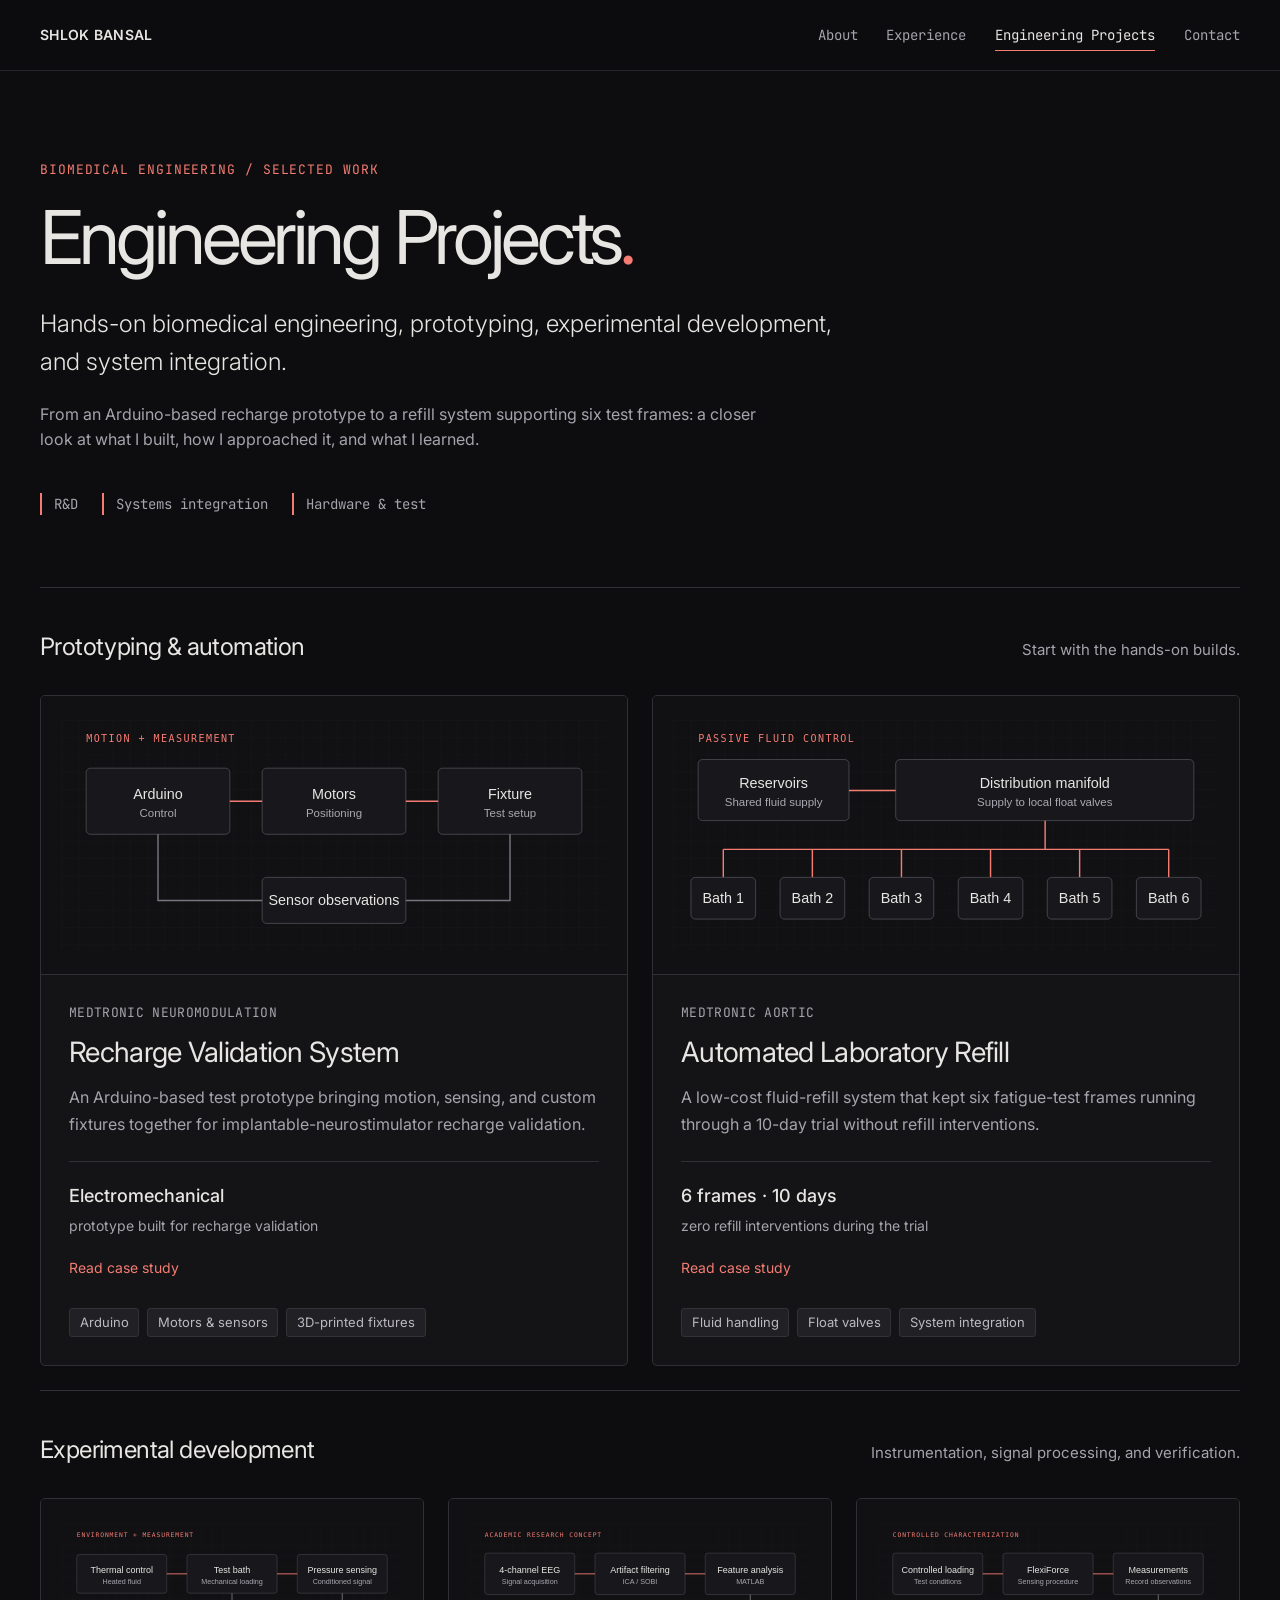
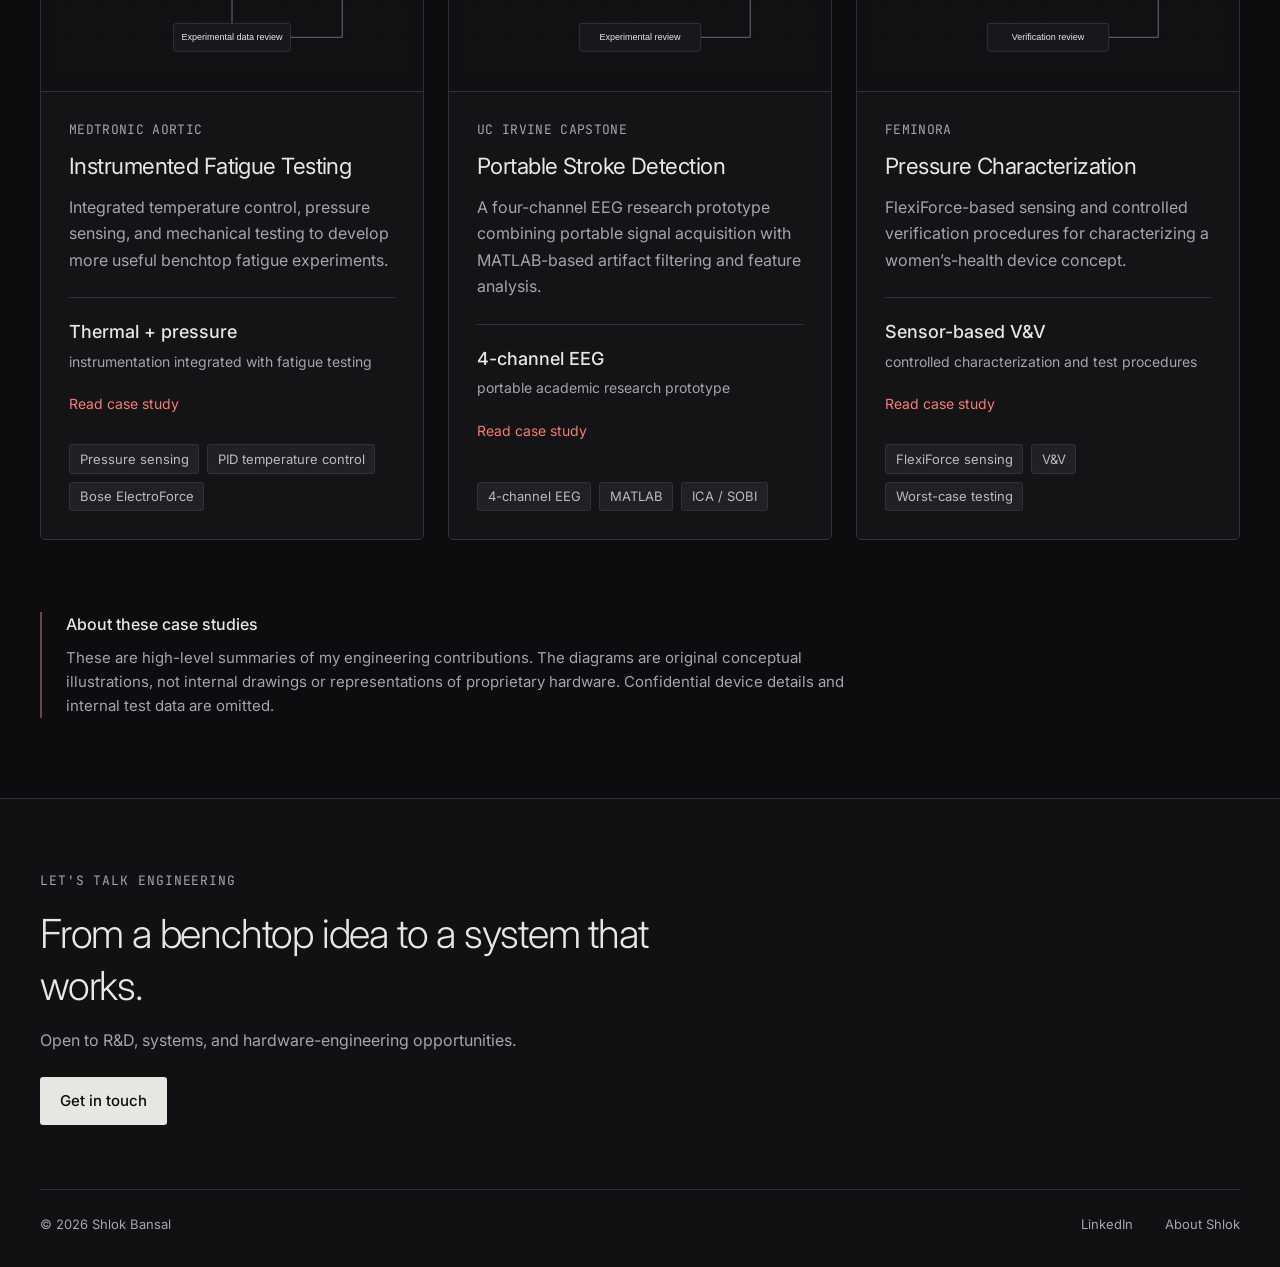
==== projects.html @ 1008f371 "Add engineering project portfolio and five public case studies Feature recharge validation and labor" ====
<!DOCTYPE html>
<html lang="en"><head><meta charset="UTF-8"><meta name="viewport" content="width=device-width, initial-scale=1.0">
<title>Engineering Projects — Shlok Bansal</title><meta name="description" content="Hands-on biomedical engineering, electromechanical prototyping, laboratory automation, and test-system integration."><meta name="theme-color" content="#0d0d0f">
<meta property="og:title" content="Engineering Projects — Shlok Bansal"><meta property="og:description" content="Hands-on biomedical engineering, electromechanical prototyping, laboratory automation, and test-system integration."><meta property="og:type" content="website">
<link rel="preconnect" href="https://fonts.googleapis.com"><link rel="preconnect" href="https://fonts.gstatic.com" crossorigin>
<link href="https://fonts.googleapis.com/css2?family=Inter:wght@300;400;500;600;700&family=JetBrains+Mono:wght@400;500&display=swap" rel="stylesheet">
<link rel="stylesheet" href="engineering.css"><script src="navigation.js" defer></script></head><body class="engineering-page"><a class="skip-link" href="#main-content">Skip to content</a>
<nav aria-label="Main navigation"><a class="brand" href="index.html">SHLOK BANSAL</a><button class="menu-toggle" type="button" aria-expanded="false" aria-controls="main-menu">Menu</button><div class="links" id="main-menu">
<a href="index.html#story">About</a><a href="index.html#experience">Experience</a><a href="projects.html" aria-current="page">Engineering Projects</a><a href="index.html#contact">Contact</a></div></nav><main id="main-content" class="project-index"><header class="projects-intro"><p class="kicker accent">Biomedical engineering / Selected work</p><h1>Engineering Projects<span class="title-period">.</span></h1><p class="intro-lead">Hands-on biomedical engineering, prototyping, experimental development, and system integration.</p><p class="intro-context">From an Arduino-based recharge prototype to a refill system supporting six test frames: a closer look at what I built, how I approached it, and what I learned.</p><div class="intro-disciplines"><span>R&amp;D</span><span>Systems integration</span><span>Hardware &amp; test</span></div></header><section class="project-collection" aria-labelledby="featured-heading"><div class="section-heading"><h2 id="featured-heading">Prototyping &amp; automation</h2><p>Start with the hands-on builds.</p></div><div class="project-grid featured-grid"><article class="project-card featured"><a class="card-link" href="projects/recharge-validation.html"><div class="card-diagram" aria-hidden="true"><img src="assets/diagrams/recharge-validation.svg" alt="" width="760" height="320" loading="lazy"></div><div class="card-body"><p class="kicker">Medtronic Neuromodulation</p><h3>Recharge Validation System</h3><p class="card-summary">An Arduino-based test prototype bringing motion, sensing, and custom fixtures together for implantable-neurostimulator recharge validation.</p><p class="card-result">Electromechanical<span>prototype built for recharge validation</span></p><span class="read-case">Read case study</span></div></a><ul class="project-tags" aria-label="Technologies and skills"><li>Arduino</li><li>Motors &amp; sensors</li><li>3D-printed fixtures</li></ul></article><article class="project-card featured"><a class="card-link" href="projects/automated-refill.html"><div class="card-diagram" aria-hidden="true"><img src="assets/diagrams/automated-refill.svg" alt="" width="760" height="320" loading="lazy"></div><div class="card-body"><p class="kicker">Medtronic Aortic</p><h3>Automated Laboratory Refill</h3><p class="card-summary">A low-cost fluid-refill system that kept six fatigue-test frames running through a 10-day trial without refill interventions.</p><p class="card-result">6 frames · 10 days<span>zero refill interventions during the trial</span></p><span class="read-case">Read case study</span></div></a><ul class="project-tags" aria-label="Technologies and skills"><li>Fluid handling</li><li>Float valves</li><li>System integration</li></ul></article></div></section><section class="project-collection" aria-labelledby="more-heading"><div class="section-heading"><h2 id="more-heading">Experimental development</h2><p>Instrumentation, signal processing, and verification.</p></div><div class="project-grid supporting-grid"><article class="project-card"><a class="card-link" href="projects/instrumented-fatigue.html"><div class="card-diagram" aria-hidden="true"><img src="assets/diagrams/instrumented-fatigue.svg" alt="" width="760" height="320" loading="lazy"></div><div class="card-body"><p class="kicker">Medtronic Aortic</p><h3>Instrumented Fatigue Testing</h3><p class="card-summary">Integrated temperature control, pressure sensing, and mechanical testing to develop more useful benchtop fatigue experiments.</p><p class="card-result">Thermal + pressure<span>instrumentation integrated with fatigue testing</span></p><span class="read-case">Read case study</span></div></a><ul class="project-tags" aria-label="Technologies and skills"><li>Pressure sensing</li><li>PID temperature control</li><li>Bose ElectroForce</li></ul></article><article class="project-card"><a class="card-link" href="projects/portable-stroke-detection.html"><div class="card-diagram" aria-hidden="true"><img src="assets/diagrams/portable-stroke-detection.svg" alt="" width="760" height="320" loading="lazy"></div><div class="card-body"><p class="kicker">UC Irvine Capstone</p><h3>Portable Stroke Detection</h3><p class="card-summary">A four-channel EEG research prototype combining portable signal acquisition with MATLAB-based artifact filtering and feature analysis.</p><p class="card-result">4-channel EEG<span>portable academic research prototype</span></p><span class="read-case">Read case study</span></div></a><ul class="project-tags" aria-label="Technologies and skills"><li>4-channel EEG</li><li>MATLAB</li><li>ICA / SOBI</li></ul></article><article class="project-card"><a class="card-link" href="projects/pressure-characterization.html"><div class="card-diagram" aria-hidden="true"><img src="assets/diagrams/pressure-characterization.svg" alt="" width="760" height="320" loading="lazy"></div><div class="card-body"><p class="kicker">Feminora</p><h3>Pressure Characterization</h3><p class="card-summary">FlexiForce-based sensing and controlled verification procedures for characterizing a women’s-health device concept.</p><p class="card-result">Sensor-based V&amp;V<span>controlled characterization and test procedures</span></p><span class="read-case">Read case study</span></div></a><ul class="project-tags" aria-label="Technologies and skills"><li>FlexiForce sensing</li><li>V&amp;V</li><li>Worst-case testing</li></ul></article></div></section><aside class="public-note"><h2>About these case studies</h2><p>These are high-level summaries of my engineering contributions. The diagrams are original conceptual illustrations, not internal drawings or representations of proprietary hardware. Confidential device details and internal test data are omitted.</p></aside></main><footer class="project-footer"><div><p class="kicker">Let's talk engineering</p><h2>From a benchtop idea to a system that works.</h2><p>Open to R&amp;D, systems, and hardware-engineering opportunities.</p><a class="btn-solid" href="mailto:shlokbansal@gmail.com">Get in touch</a></div><div class="footer-bottom"><span>© 2026 Shlok Bansal</span><a href="https://www.linkedin.com/in/shlok-bansal" target="_blank" rel="noopener noreferrer">LinkedIn</a><a href="index.html">About Shlok</a></div></footer></body></html>
---- engineering.css ----
/* Shared portfolio navigation and engineering case studies. No build step. */
:root { color-scheme: dark; --bg: #0d0d0f; --panel: #141417; --ink: #e8e6e3; --muted: #a6a3ad; --rule: #303036; --accent: #f47c72; }
* { box-sizing: border-box; }
html { scroll-behavior: smooth; scroll-padding-top: 7rem; }
body { margin: 0; background: var(--bg); color: var(--ink); font-family: 'Inter', sans-serif; line-height: 1.6; }
::selection { background: #7f1d1d; color: white; }
a { color: inherit; }
a:focus-visible, button:focus-visible { outline: 2px solid var(--accent); outline-offset: 6px; }
img { max-width: 100%; }
.skip-link { position: fixed; top: -6rem; left: 1rem; z-index: 100; padding: .7rem 1rem; background: var(--ink); color: var(--bg); }
.skip-link:focus { top: .75rem; }
nav { position: fixed; inset: 0 0 auto; z-index: 50; display: flex; justify-content: space-between; align-items: center; gap: 2rem; padding: 1.25rem max(2rem, calc((100vw - 1200px) / 2)); background: rgba(13,13,15,.94); border-bottom: 1px solid #252529; backdrop-filter: blur(12px); }
nav .brand { color: var(--ink); font-size: .875rem; font-weight: 600; letter-spacing: .02em; text-decoration: none; white-space: nowrap; }
nav .links { display: flex; align-items: center; gap: 1.8rem; font-family: 'JetBrains Mono', monospace; font-size: .875rem; text-transform: none; letter-spacing: 0; color: var(--muted); }
nav .links a { color: inherit; text-decoration: none; padding: .25rem 0; transition: color .15s; }
nav .links a:hover, nav .links a[aria-current="page"] { color: var(--ink); }
nav .links a[aria-current="page"] { box-shadow: 0 1px var(--accent); }
.btn-solid, .btn-outline { display: inline-block; padding: .8rem 1.25rem; border-radius: 3px; text-decoration: none; font-size: .9375rem; font-weight: 500; line-height: 1.5; }
.btn-solid { background: var(--ink); color: var(--bg); }
.btn-solid:hover { background: white; }
.btn-outline { border: 1px solid var(--rule); }
.kicker { margin: 0 0 1rem; color: var(--muted); font-family: 'JetBrains Mono', monospace; font-size: .8125rem; letter-spacing: .07em; text-transform: uppercase; line-height: 1.6; }
.kicker.accent, .accent, .title-period { color: var(--accent); }
.engineering-page h1, .engineering-page h2, .engineering-page h3, .engineering-page p { margin-top: 0; }
.project-index, .case-page { max-width: 1264px; padding: 0 2rem; margin: auto; }
.projects-intro { padding: 10rem 0 4.5rem; max-width: 900px; }
.engineering-page h1 { font-size: clamp(2.75rem, 5.8vw, 4.75rem); letter-spacing: -.055em; line-height: 1.08; font-weight: 400; margin-bottom: 1.75rem; }
.intro-lead { font-size: clamp(1.125rem, 2.3vw, 1.5rem); line-height: 1.6; color: var(--ink); max-width: 800px; font-weight: 300; margin-bottom: 1.25rem; }
.intro-context { color: var(--muted); max-width: 720px; font-size: 1rem; margin-bottom: 1.5rem; }
.intro-disciplines { display: flex; gap: 1.5rem; flex-wrap: wrap; margin-top: 2.5rem; font-family: 'JetBrains Mono', monospace; color: var(--muted); font-size: .875rem; }
.intro-disciplines span { border-left: 2px solid var(--accent); padding-left: .75rem; }
.project-collection { padding: 2.5rem 0 1.5rem; border-top: 1px solid var(--rule); }
.section-heading { display: flex; gap: 1rem; justify-content: space-between; align-items: baseline; margin-bottom: 1.75rem; }
.section-heading h2 { font-size: 1.5rem; font-weight: 400; letter-spacing: -.025em; margin-bottom: 0; }
.section-heading p { color: var(--muted); font-size: .9375rem; margin-bottom: 0; }
.project-grid { display: grid; gap: 1.5rem; }
.featured-grid { grid-template-columns: repeat(2,minmax(0,1fr)); }
.supporting-grid { grid-template-columns: repeat(3,minmax(0,1fr)); }
.project-card { min-width: 0; display: flex; flex-direction: column; background: var(--panel); border: 1px solid var(--rule); border-radius: 5px; overflow: hidden; transition: border-color .2s, transform .2s; }
.project-card:hover, .project-card:focus-within { border-color: #7b5a59; transform: translateY(-3px); }
.card-link { display: flex; flex: 1; flex-direction: column; text-decoration: none; }
.card-link:focus-visible { outline-offset: -3px; }
.card-diagram { padding: 1.5rem 1.25rem; background: #111114; border-bottom: 1px solid var(--rule); }
.card-diagram img { display: block; width: 100%; height: auto; }
.card-body { display: flex; flex: 1; flex-direction: column; padding: 1.75rem; }
.card-body .kicker { font-size: .8125rem; margin-bottom: .65rem; letter-spacing: .025em; }
.project-card h3 { font-size: 1.4rem; font-weight: 400; line-height: 1.3; letter-spacing: -.025em; margin: 0 0 .875rem; }
.featured h3 { font-size: 1.75rem; }
.card-summary { color: var(--muted); font-size: 1rem; line-height: 1.65; margin: 0 0 1.5rem; }
.card-result { margin: auto 0 0; padding: 1.25rem 0; border-top: 1px solid var(--rule); color: var(--ink); font-size: 1.125rem; font-weight: 500; }
.card-result span { display: block; font-size: .875rem; color: var(--muted); font-weight: 400; margin-top: .25rem; }
.read-case { font-size: .875rem; color: var(--accent); text-underline-offset: 4px; }
.card-link:hover .read-case { text-decoration: underline; }
.project-tags { display: flex; flex-wrap: wrap; list-style: none; gap: .5rem; padding: 0; margin: 0; }
.project-card > .project-tags { padding: 0 1.75rem 1.75rem; }
.project-tags li { font-size: .8125rem; padding: .3rem .6rem; color: #bdb9c3; background: #202025; border: 1px solid #323239; border-radius: 3px; line-height: 1.4; }
.public-note { margin: 3rem 0 5rem; max-width: 820px; border-left: 2px solid #6d4542; padding-left: 1.5rem; }
.public-note h2 { font-size: 1rem; font-weight: 500; margin-bottom: .5rem; }
.public-note p { color: var(--muted); font-size: .9375rem; margin-bottom: 0; }
.case-page { padding-top: 8rem; }
.back-link { display: inline-block; color: var(--muted); font-size: .875rem; text-decoration: none; border-bottom: 1px solid #55545e; }
.back-link:hover { color: var(--ink); }
.case-header { max-width: 950px; padding: 3rem 0; }
.case-header .kicker { max-width: 850px; }
.case-header h1 { font-size: clamp(2.5rem, 5.6vw, 4.5rem); }
.case-meta { display: flex; flex-wrap: wrap; gap: 1.5rem 4rem; margin: 2rem 0; }
.case-meta dt { color: var(--muted); font-size: .8125rem; font-family: 'JetBrains Mono', monospace; text-transform: uppercase; margin-bottom: .3rem; }
.case-meta dd { margin: 0; font-size: .9375rem; }
.case-figure { margin: 0 0 4rem; }
.case-figure img { width: 100%; height: auto; max-height: 460px; background: #111114; border: 1px solid var(--rule); border-radius: 5px; display: block; }
.case-figure figcaption { color: var(--muted); font-size: .8125rem; margin-top: .75rem; }
.case-content { display: grid; grid-template-columns: 230px minmax(0,1fr); gap: 5rem; }
.case-toc { align-self: start; position: sticky; top: 7rem; border-top: 1px solid var(--rule); padding-top: 1.25rem; }
.case-toc .kicker { font-size: .75rem; }
.case-toc a { display: block; color: var(--muted); font-size: .9375rem; padding: .4rem 0; text-decoration: none; }
.case-toc a:hover { color: var(--ink); }
.case-sections { max-width: 750px; }
.case-sections section { padding: 0 0 2.5rem; margin: 0 0 2.5rem; border-bottom: 1px solid var(--rule); scroll-margin-top: 7rem; }
.case-sections section:last-child { border: none; }
.case-sections h2 { font-size: 1.75rem; font-weight: 400; line-height: 1.3; letter-spacing: -.025em; margin-bottom: 1.25rem; }
.case-sections p { font-size: 1.0625rem; color: #c5c2ca; line-height: 1.8; margin-bottom: 1rem; }
.approach-list { list-style: none; padding: 0; margin: 0; display: grid; gap: 1.5rem; }
.approach-list li { padding-left: 1.25rem; border-left: 2px solid #6d4542; }
.approach-list h3 { font-size: 1.0625rem; font-weight: 500; margin-bottom: .4rem; }
.approach-list p { margin-bottom: 0; }
.result-callout { margin-bottom: 1.5rem; padding: 1.5rem; background: #191617; border: 1px solid #5c3d3a; border-radius: 4px; }
.result-callout .result-metric { color: var(--ink); font-size: clamp(1.5rem, 3vw, 2rem); font-weight: 400; letter-spacing: -.03em; margin-bottom: .2rem; line-height: 1.3; }
.result-callout .result-label { color: var(--accent); font-size: .9375rem; margin-bottom: 0; }
.case-sections .scope-note { font-size: .875rem; color: var(--muted); }
.case-next { display: flex; align-items: center; justify-content: space-between; gap: 2rem; padding: 2.5rem 0 4rem; border-top: 1px solid var(--rule); }
.case-next .kicker { margin-bottom: .5rem; }
.case-next div > a { text-decoration: none; font-size: clamp(1.2rem,2.5vw,1.75rem); line-height: 1.4; }
.case-next div > a:hover { color: var(--accent); }
.project-footer { border-top: 1px solid var(--rule); text-align: left; padding: 4.5rem max(2rem,calc((100vw - 1200px)/2)) 2rem; background: #111113; }
.project-footer > div:first-child { max-width: 650px; }
.project-footer h2 { font-size: clamp(1.75rem,3.5vw,2.5rem); font-weight: 300; line-height: 1.3; letter-spacing: -.03em; margin-bottom: 1rem; }
.project-footer p:not(.kicker) { color: var(--muted); margin-bottom: 1.5rem; }
.footer-bottom { display: flex; flex-wrap: wrap; gap: 1rem 2rem; margin-top: 4rem; padding-top: 1.5rem; border-top: 1px solid var(--rule); color: var(--muted); font-size: .8125rem; }
.footer-bottom span { margin-right: auto; }
.footer-bottom a { text-decoration: none; }
.footer-bottom a:hover { color: var(--ink); }
/* Bring the original homepage into the same readable navigation and project system. */
.home-projects { max-width: 1200px; margin: auto; }
.home-projects .section-heading { align-items: end; }
.home-projects h2 { font-size: 2rem; font-weight: 300; line-height: 1.3; }
.home-projects .kicker { margin-bottom: .75rem; }
.text-link { font-size: .9375rem; color: var(--muted); text-underline-offset: 5px; }
.text-link:hover { color: var(--ink); }
.hero-left .role { color: #bbb7c2; }
.hero-left p.lead { color: var(--muted); }
.hero-left .bridge { color: var(--accent); line-height: 1.7; font-size: .8125rem; }
.hero-cta { gap: .75rem; }
.eyebrow, .exp-body p.label { font-size: .875rem; color: var(--muted); }
.exp-tag.previous { color: var(--muted); }
.tag-row span, .cap-grid div { font-size: .8125rem; color: var(--muted); }
.copyright { font-size: .75rem; color: var(--muted); }
.cap-left p { line-height: 1.65; }
@media (max-width: 1000px) {
    .supporting-grid { grid-template-columns: repeat(2,minmax(0,1fr)); }
    .case-content { grid-template-columns: 190px minmax(0,1fr); gap: 2.5rem; }
    nav .links { gap: 1.2rem; }
}
@media (max-width: 720px) {
    html { scroll-padding-top: 9rem; }
    nav { padding: 1rem 1.25rem; flex-wrap: wrap; gap: .65rem; }
    nav .brand { font-size: .875rem; }
    nav .links { width: 100%; justify-content: space-between; gap: .5rem; font-size: .8125rem; }
    nav .links a { padding: .35rem 0; }
    .project-index, .case-page { padding-left: 1.25rem; padding-right: 1.25rem; }
    .projects-intro { padding: 10rem 0 3rem; }
    .intro-disciplines { gap: .75rem 1.1rem; font-size: .8125rem; }
    .section-heading { align-items: flex-start; flex-direction: column; gap: .5rem; }
    .featured-grid, .supporting-grid { grid-template-columns: minmax(0,1fr); }
    .project-collection { padding-top: 2rem; }
    .card-diagram { padding: 1.25rem .75rem; }
    .card-body { padding: 1.5rem; }
    .project-card h3, .featured h3 { font-size: 1.5rem; }
    .project-card > .project-tags { padding: 0 1.5rem 1.5rem; }
    .public-note { margin-bottom: 3rem; padding-left: 1rem; }
    .case-page { padding-top: 9rem; }
    .case-header { padding: 2rem 0; }
    .case-meta { gap: 1.25rem; flex-direction: column; }
    .case-figure { margin-bottom: 2.5rem; }
    .case-content { display: block; }
    .case-toc { position: static; display: flex; flex-wrap: wrap; gap: .25rem 1rem; margin-bottom: 3rem; padding-top: 1rem; }
    .case-toc .kicker { width: 100%; margin-bottom: .4rem; }
    .case-toc a { font-size: .875rem; }
    .case-sections section { scroll-margin-top: 9rem; padding-bottom: 2rem; margin-bottom: 2rem; }
    .case-sections h2 { font-size: 1.5rem; }
    .case-sections p { font-size: 1rem; }
    .case-next { align-items: flex-start; flex-direction: column; padding: 2rem 0 3rem; }
    .project-footer { padding: 3rem 1.25rem 1.5rem; }
    .footer-bottom { margin-top: 3rem; }
    #hero { padding-top: 10rem; }
    .heart-wrap { width: min(345px,100%); }
    .home-projects .section-heading { align-items: flex-start; }
    section { padding-left: 1.25rem; padding-right: 1.25rem; }
}
@media (max-width: 360px) { nav .links { font-size: .75rem; } }
@media (prefers-reduced-motion: reduce) { html { scroll-behavior: auto; } *, *::before, *::after { transition: none !important; } .project-card:hover { transform: none; } }
/* A compact disclosure menu keeps project navigation readable on narrow screens. */
.menu-toggle { display: none; background: transparent; color: var(--ink); border: 1px solid #55545e; border-radius: 3px; padding: .5rem .875rem; font: inherit; font-size: .875rem; min-height: 44px; cursor: pointer; }
@media (max-width: 720px) {
    nav { gap: .5rem 1rem; }
    nav .links { font-family: 'Inter',sans-serif; font-size: .875rem; display: grid; grid-template-columns: auto auto; justify-content: start; gap: .5rem 1.5rem; }
    nav.menu-ready .menu-toggle { display: block; }
    nav.menu-ready .links { display: none; width: 100%; padding: 1rem 0 .5rem; }
    nav.menu-ready:has(.menu-toggle[aria-expanded="true"]) .links { display: grid; }
    nav .links a { padding: .5rem 0; }
    .projects-intro { padding-top: 9rem; }
    .case-page { padding-top: 8rem; }
    #hero { padding-top: 9rem; }
}
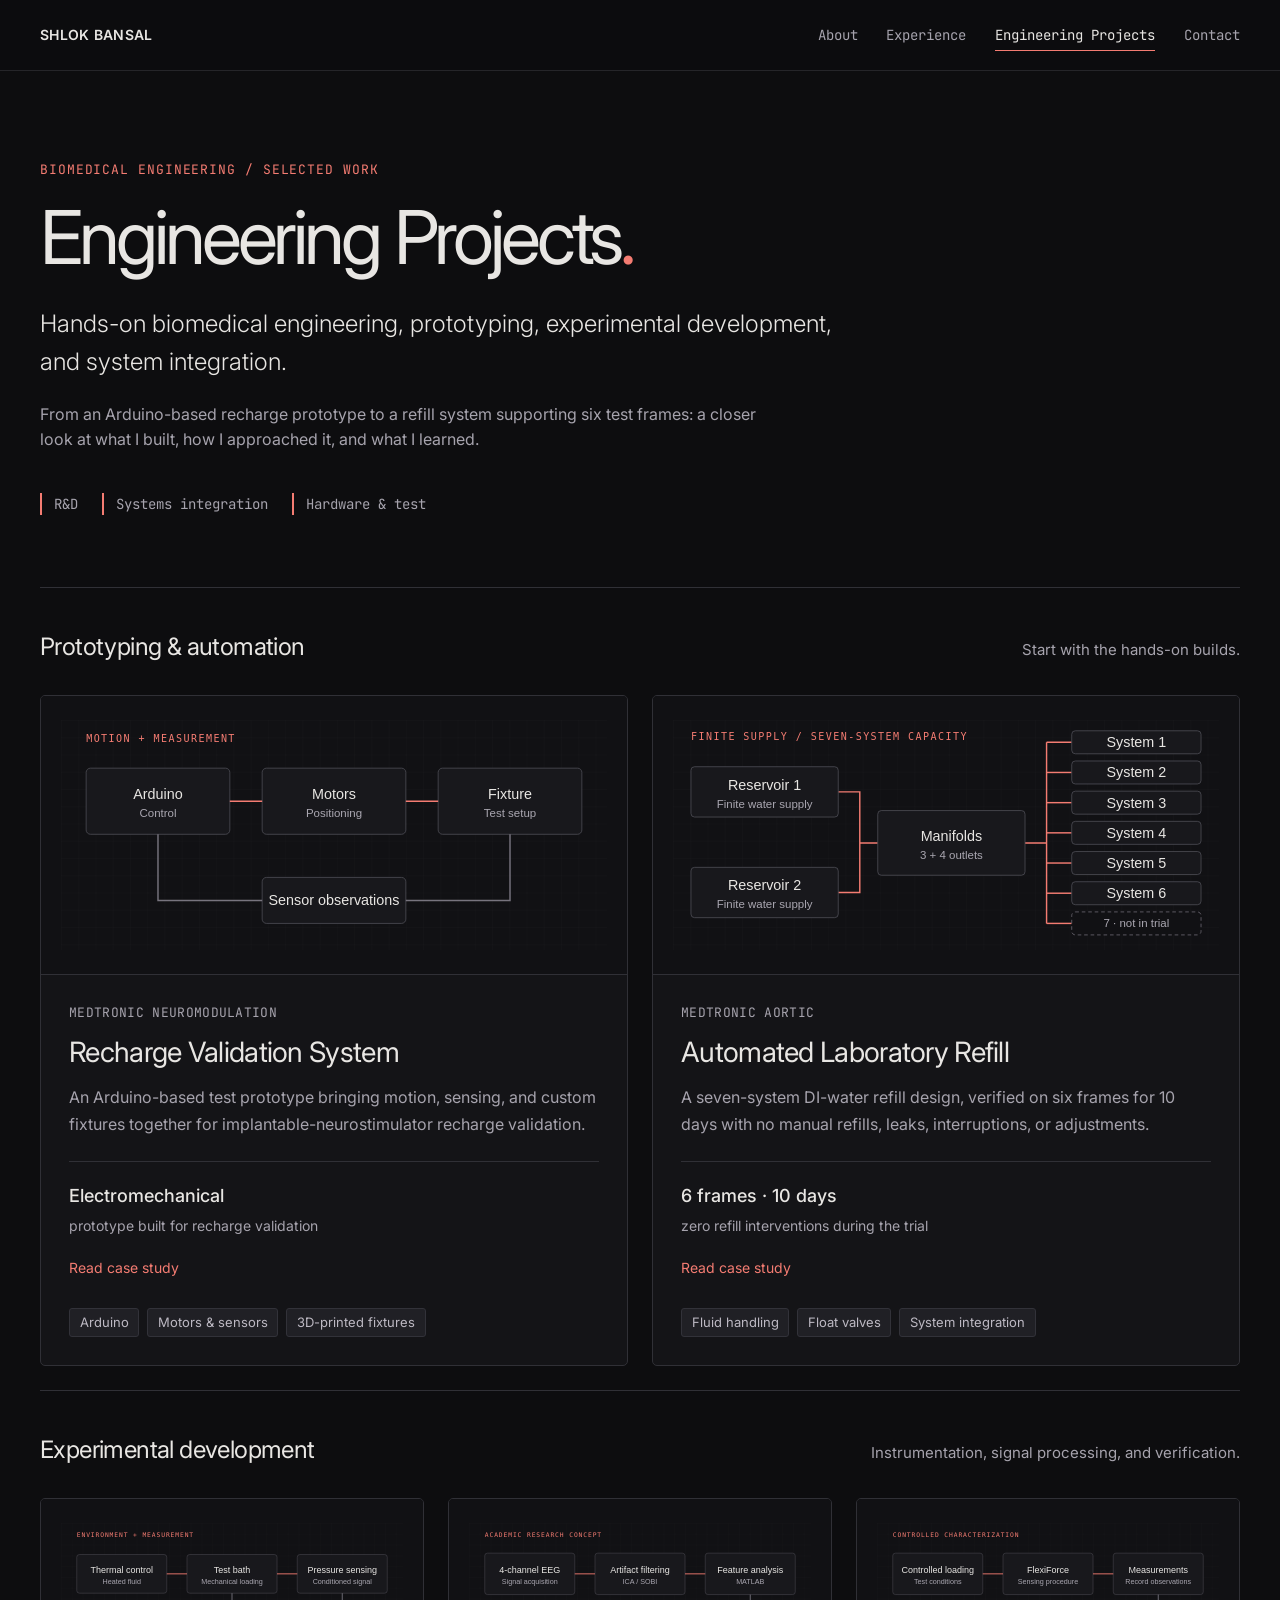
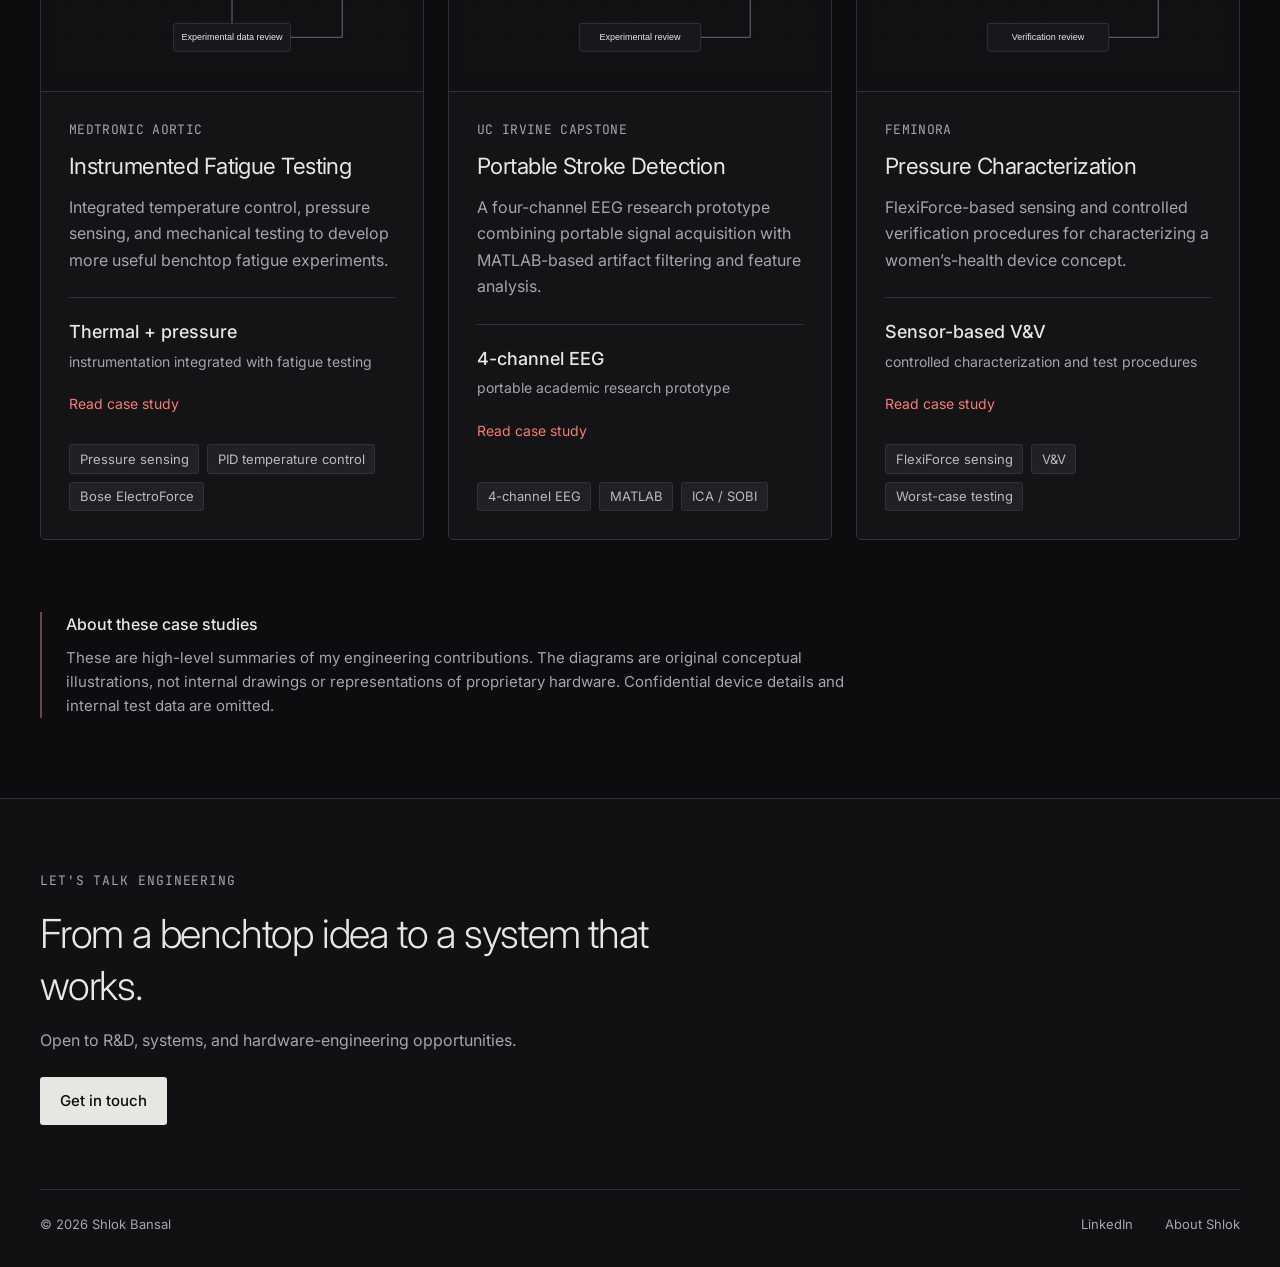
==== commit f78929df: "Refine water-refill case study from onsite presentation Document the unattended-operation requiremen" ====
--- a/projects.html
+++ b/projects.html
@@ -6,4 +6,4 @@
 <link href="https://fonts.googleapis.com/css2?family=Inter:wght@300;400;500;600;700&family=JetBrains+Mono:wght@400;500&display=swap" rel="stylesheet">
 <link rel="stylesheet" href="engineering.css"><script src="navigation.js" defer></script></head><body class="engineering-page"><a class="skip-link" href="#main-content">Skip to content</a>
 <nav aria-label="Main navigation"><a class="brand" href="index.html">SHLOK BANSAL</a><button class="menu-toggle" type="button" aria-expanded="false" aria-controls="main-menu">Menu</button><div class="links" id="main-menu">
-<a href="index.html#story">About</a><a href="index.html#experience">Experience</a><a href="projects.html" aria-current="page">Engineering Projects</a><a href="index.html#contact">Contact</a></div></nav><main id="main-content" class="project-index"><header class="projects-intro"><p class="kicker accent">Biomedical engineering / Selected work</p><h1>Engineering Projects<span class="title-period">.</span></h1><p class="intro-lead">Hands-on biomedical engineering, prototyping, experimental development, and system integration.</p><p class="intro-context">From an Arduino-based recharge prototype to a refill system supporting six test frames: a closer look at what I built, how I approached it, and what I learned.</p><div class="intro-disciplines"><span>R&amp;D</span><span>Systems integration</span><span>Hardware &amp; test</span></div></header><section class="project-collection" aria-labelledby="featured-heading"><div class="section-heading"><h2 id="featured-heading">Prototyping &amp; automation</h2><p>Start with the hands-on builds.</p></div><div class="project-grid featured-grid"><article class="project-card featured"><a class="card-link" href="projects/recharge-validation.html"><div class="card-diagram" aria-hidden="true"><img src="assets/diagrams/recharge-validation.svg" alt="" width="760" height="320" loading="lazy"></div><div class="card-body"><p class="kicker">Medtronic Neuromodulation</p><h3>Recharge Validation System</h3><p class="card-summary">An Arduino-based test prototype bringing motion, sensing, and custom fixtures together for implantable-neurostimulator recharge validation.</p><p class="card-result">Electromechanical<span>prototype built for recharge validation</span></p><span class="read-case">Read case study</span></div></a><ul class="project-tags" aria-label="Technologies and skills"><li>Arduino</li><li>Motors &amp; sensors</li><li>3D-printed fixtures</li></ul></article><article class="project-card featured"><a class="card-link" href="projects/automated-refill.html"><div class="card-diagram" aria-hidden="true"><img src="assets/diagrams/automated-refill.svg" alt="" width="760" height="320" loading="lazy"></div><div class="card-body"><p class="kicker">Medtronic Aortic</p><h3>Automated Laboratory Refill</h3><p class="card-summary">A low-cost fluid-refill system that kept six fatigue-test frames running through a 10-day trial without refill interventions.</p><p class="card-result">6 frames · 10 days<span>zero refill interventions during the trial</span></p><span class="read-case">Read case study</span></div></a><ul class="project-tags" aria-label="Technologies and skills"><li>Fluid handling</li><li>Float valves</li><li>System integration</li></ul></article></div></section><section class="project-collection" aria-labelledby="more-heading"><div class="section-heading"><h2 id="more-heading">Experimental development</h2><p>Instrumentation, signal processing, and verification.</p></div><div class="project-grid supporting-grid"><article class="project-card"><a class="card-link" href="projects/instrumented-fatigue.html"><div class="card-diagram" aria-hidden="true"><img src="assets/diagrams/instrumented-fatigue.svg" alt="" width="760" height="320" loading="lazy"></div><div class="card-body"><p class="kicker">Medtronic Aortic</p><h3>Instrumented Fatigue Testing</h3><p class="card-summary">Integrated temperature control, pressure sensing, and mechanical testing to develop more useful benchtop fatigue experiments.</p><p class="card-result">Thermal + pressure<span>instrumentation integrated with fatigue testing</span></p><span class="read-case">Read case study</span></div></a><ul class="project-tags" aria-label="Technologies and skills"><li>Pressure sensing</li><li>PID temperature control</li><li>Bose ElectroForce</li></ul></article><article class="project-card"><a class="card-link" href="projects/portable-stroke-detection.html"><div class="card-diagram" aria-hidden="true"><img src="assets/diagrams/portable-stroke-detection.svg" alt="" width="760" height="320" loading="lazy"></div><div class="card-body"><p class="kicker">UC Irvine Capstone</p><h3>Portable Stroke Detection</h3><p class="card-summary">A four-channel EEG research prototype combining portable signal acquisition with MATLAB-based artifact filtering and feature analysis.</p><p class="card-result">4-channel EEG<span>portable academic research prototype</span></p><span class="read-case">Read case study</span></div></a><ul class="project-tags" aria-label="Technologies and skills"><li>4-channel EEG</li><li>MATLAB</li><li>ICA / SOBI</li></ul></article><article class="project-card"><a class="card-link" href="projects/pressure-characterization.html"><div class="card-diagram" aria-hidden="true"><img src="assets/diagrams/pressure-characterization.svg" alt="" width="760" height="320" loading="lazy"></div><div class="card-body"><p class="kicker">Feminora</p><h3>Pressure Characterization</h3><p class="card-summary">FlexiForce-based sensing and controlled verification procedures for characterizing a women’s-health device concept.</p><p class="card-result">Sensor-based V&amp;V<span>controlled characterization and test procedures</span></p><span class="read-case">Read case study</span></div></a><ul class="project-tags" aria-label="Technologies and skills"><li>FlexiForce sensing</li><li>V&amp;V</li><li>Worst-case testing</li></ul></article></div></section><aside class="public-note"><h2>About these case studies</h2><p>These are high-level summaries of my engineering contributions. The diagrams are original conceptual illustrations, not internal drawings or representations of proprietary hardware. Confidential device details and internal test data are omitted.</p></aside></main><footer class="project-footer"><div><p class="kicker">Let's talk engineering</p><h2>From a benchtop idea to a system that works.</h2><p>Open to R&amp;D, systems, and hardware-engineering opportunities.</p><a class="btn-solid" href="mailto:shlokbansal@gmail.com">Get in touch</a></div><div class="footer-bottom"><span>© 2026 Shlok Bansal</span><a href="https://www.linkedin.com/in/shlok-bansal" target="_blank" rel="noopener noreferrer">LinkedIn</a><a href="index.html">About Shlok</a></div></footer></body></html>+<a href="index.html#story">About</a><a href="index.html#experience">Experience</a><a href="projects.html" aria-current="page">Engineering Projects</a><a href="index.html#contact">Contact</a></div></nav><main id="main-content" class="project-index"><header class="projects-intro"><p class="kicker accent">Biomedical engineering / Selected work</p><h1>Engineering Projects<span class="title-period">.</span></h1><p class="intro-lead">Hands-on biomedical engineering, prototyping, experimental development, and system integration.</p><p class="intro-context">From an Arduino-based recharge prototype to a refill system supporting six test frames: a closer look at what I built, how I approached it, and what I learned.</p><div class="intro-disciplines"><span>R&amp;D</span><span>Systems integration</span><span>Hardware &amp; test</span></div></header><section class="project-collection" aria-labelledby="featured-heading"><div class="section-heading"><h2 id="featured-heading">Prototyping &amp; automation</h2><p>Start with the hands-on builds.</p></div><div class="project-grid featured-grid"><article class="project-card featured"><a class="card-link" href="projects/recharge-validation.html"><div class="card-diagram" aria-hidden="true"><img src="assets/diagrams/recharge-validation.svg" alt="" width="760" height="320" loading="lazy"></div><div class="card-body"><p class="kicker">Medtronic Neuromodulation</p><h3>Recharge Validation System</h3><p class="card-summary">An Arduino-based test prototype bringing motion, sensing, and custom fixtures together for implantable-neurostimulator recharge validation.</p><p class="card-result">Electromechanical<span>prototype built for recharge validation</span></p><span class="read-case">Read case study</span></div></a><ul class="project-tags" aria-label="Technologies and skills"><li>Arduino</li><li>Motors &amp; sensors</li><li>3D-printed fixtures</li></ul></article><article class="project-card featured"><a class="card-link" href="projects/automated-refill.html"><div class="card-diagram" aria-hidden="true"><img src="assets/diagrams/automated-refill.svg" alt="" width="760" height="320" loading="lazy"></div><div class="card-body"><p class="kicker">Medtronic Aortic</p><h3>Automated Laboratory Refill</h3><p class="card-summary">A seven-system DI-water refill design, verified on six frames for 10 days with no manual refills, leaks, interruptions, or adjustments.</p><p class="card-result">6 frames · 10 days<span>zero refill interventions during the trial</span></p><span class="read-case">Read case study</span></div></a><ul class="project-tags" aria-label="Technologies and skills"><li>Fluid handling</li><li>Float valves</li><li>System integration</li></ul></article></div></section><section class="project-collection" aria-labelledby="more-heading"><div class="section-heading"><h2 id="more-heading">Experimental development</h2><p>Instrumentation, signal processing, and verification.</p></div><div class="project-grid supporting-grid"><article class="project-card"><a class="card-link" href="projects/instrumented-fatigue.html"><div class="card-diagram" aria-hidden="true"><img src="assets/diagrams/instrumented-fatigue.svg" alt="" width="760" height="320" loading="lazy"></div><div class="card-body"><p class="kicker">Medtronic Aortic</p><h3>Instrumented Fatigue Testing</h3><p class="card-summary">Integrated temperature control, pressure sensing, and mechanical testing to develop more useful benchtop fatigue experiments.</p><p class="card-result">Thermal + pressure<span>instrumentation integrated with fatigue testing</span></p><span class="read-case">Read case study</span></div></a><ul class="project-tags" aria-label="Technologies and skills"><li>Pressure sensing</li><li>PID temperature control</li><li>Bose ElectroForce</li></ul></article><article class="project-card"><a class="card-link" href="projects/portable-stroke-detection.html"><div class="card-diagram" aria-hidden="true"><img src="assets/diagrams/portable-stroke-detection.svg" alt="" width="760" height="320" loading="lazy"></div><div class="card-body"><p class="kicker">UC Irvine Capstone</p><h3>Portable Stroke Detection</h3><p class="card-summary">A four-channel EEG research prototype combining portable signal acquisition with MATLAB-based artifact filtering and feature analysis.</p><p class="card-result">4-channel EEG<span>portable academic research prototype</span></p><span class="read-case">Read case study</span></div></a><ul class="project-tags" aria-label="Technologies and skills"><li>4-channel EEG</li><li>MATLAB</li><li>ICA / SOBI</li></ul></article><article class="project-card"><a class="card-link" href="projects/pressure-characterization.html"><div class="card-diagram" aria-hidden="true"><img src="assets/diagrams/pressure-characterization.svg" alt="" width="760" height="320" loading="lazy"></div><div class="card-body"><p class="kicker">Feminora</p><h3>Pressure Characterization</h3><p class="card-summary">FlexiForce-based sensing and controlled verification procedures for characterizing a women’s-health device concept.</p><p class="card-result">Sensor-based V&amp;V<span>controlled characterization and test procedures</span></p><span class="read-case">Read case study</span></div></a><ul class="project-tags" aria-label="Technologies and skills"><li>FlexiForce sensing</li><li>V&amp;V</li><li>Worst-case testing</li></ul></article></div></section><aside class="public-note"><h2>About these case studies</h2><p>These are high-level summaries of my engineering contributions. The diagrams are original conceptual illustrations, not internal drawings or representations of proprietary hardware. Confidential device details and internal test data are omitted.</p></aside></main><footer class="project-footer"><div><p class="kicker">Let's talk engineering</p><h2>From a benchtop idea to a system that works.</h2><p>Open to R&amp;D, systems, and hardware-engineering opportunities.</p><a class="btn-solid" href="mailto:shlokbansal@gmail.com">Get in touch</a></div><div class="footer-bottom"><span>© 2026 Shlok Bansal</span><a href="https://www.linkedin.com/in/shlok-bansal" target="_blank" rel="noopener noreferrer">LinkedIn</a><a href="index.html">About Shlok</a></div></footer></body></html>
--- a/engineering.css
+++ b/engineering.css
@@ -171,3 +171,13 @@
     .case-page { padding-top: 8rem; }
     #hero { padding-top: 9rem; }
 }
+
+/* Case-study concept comparison. */
+.comparison-wrap { margin: 2rem 0; overflow-x: auto; }
+.engineering-comparison { border-collapse: collapse; width: 100%; font-size: .9375rem; text-align: left; }
+.engineering-comparison caption { text-align: left; font-weight: 500; margin-bottom: .75rem; }
+.engineering-comparison th, .engineering-comparison td { vertical-align: top; border-bottom: 1px solid var(--rule); padding: .875rem .75rem .875rem 0; }
+.engineering-comparison thead th { color: var(--muted); font-size: .875rem; font-weight: 500; }
+.engineering-comparison tbody th { width: 32%; font-weight: 500; }
+.engineering-comparison td { color: #c5c2ca; }
+@media (max-width: 720px) { .engineering-comparison { font-size: .875rem; } .engineering-comparison tbody th { width: 36%; } }
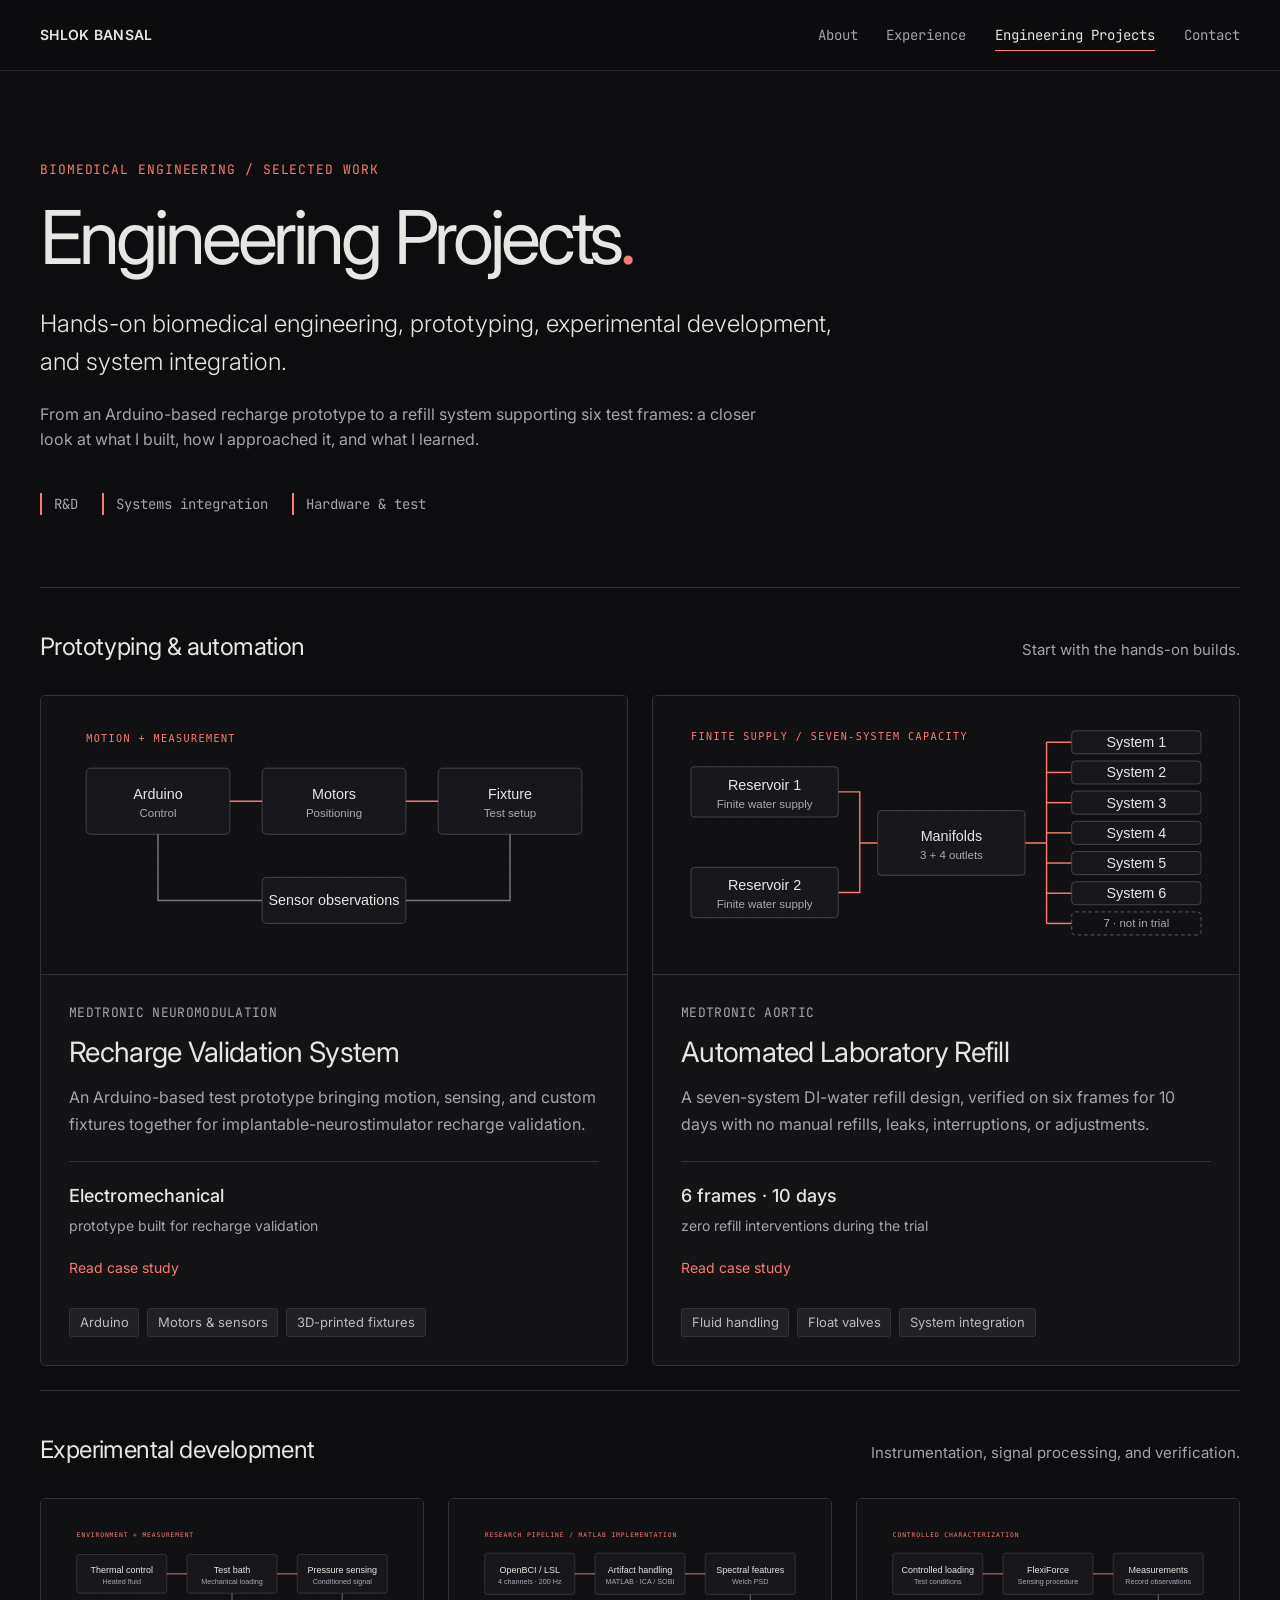
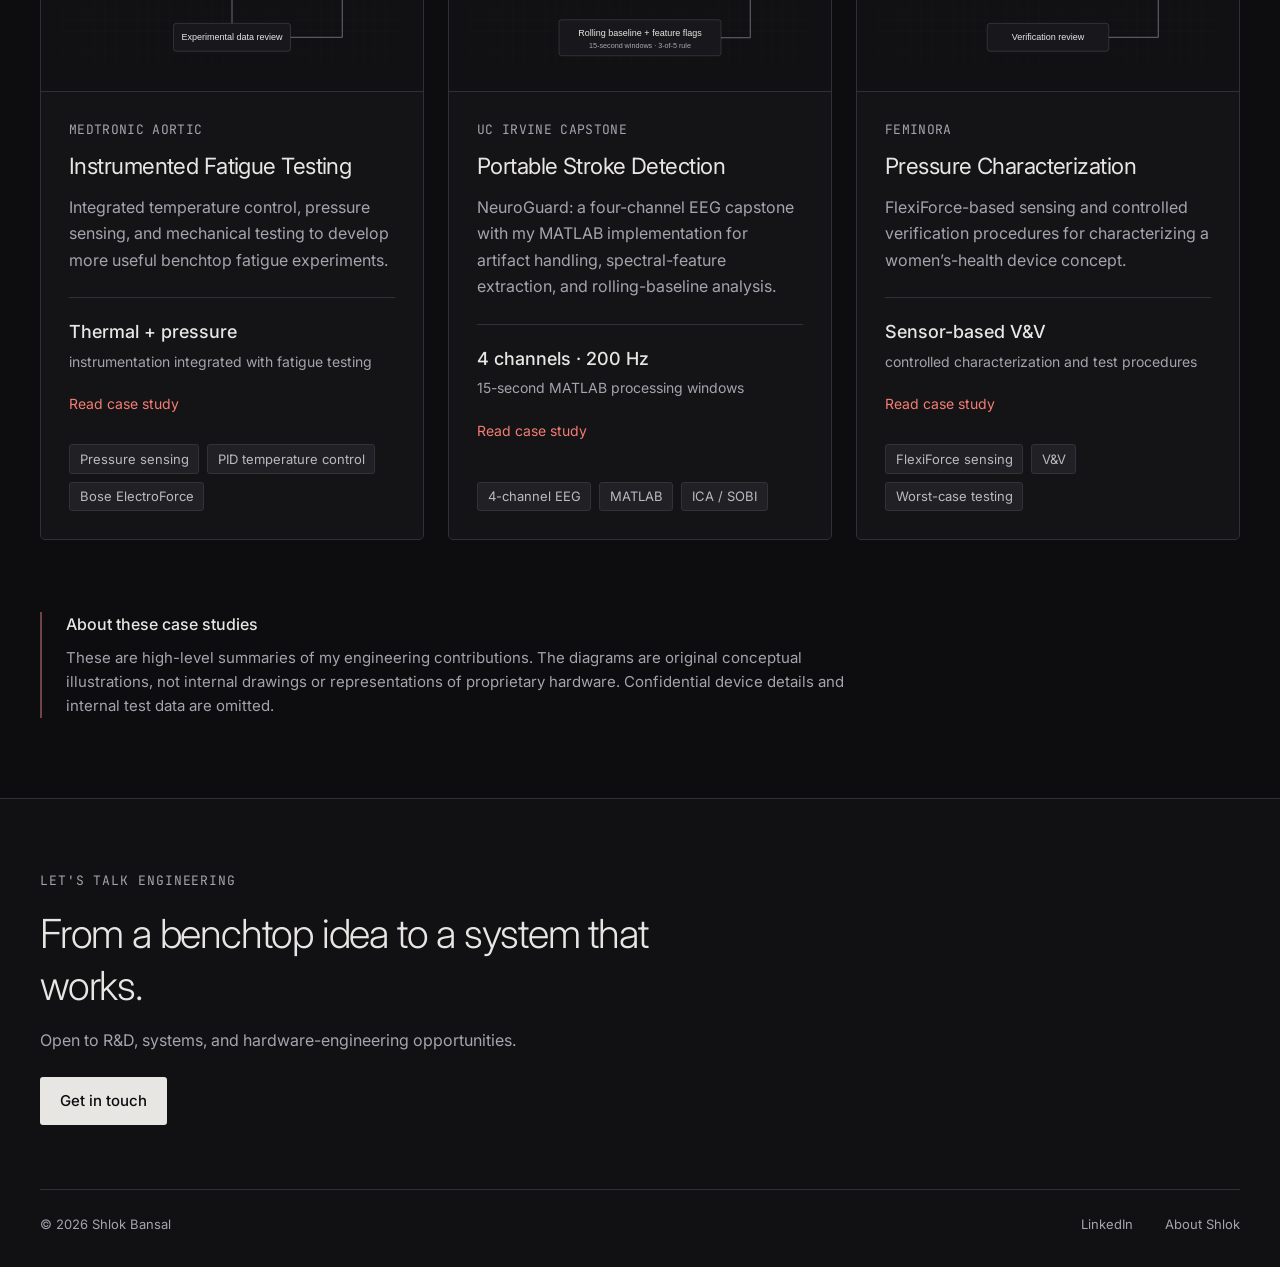
==== commit 0c788b10: "Detail NeuroGuard MATLAB implementation from capstone reports Credit Shlok's MATLAB implementation a" ====
--- a/projects.html
+++ b/projects.html
@@ -6,4 +6,4 @@
 <link href="https://fonts.googleapis.com/css2?family=Inter:wght@300;400;500;600;700&family=JetBrains+Mono:wght@400;500&display=swap" rel="stylesheet">
 <link rel="stylesheet" href="engineering.css"><script src="navigation.js" defer></script></head><body class="engineering-page"><a class="skip-link" href="#main-content">Skip to content</a>
 <nav aria-label="Main navigation"><a class="brand" href="index.html">SHLOK BANSAL</a><button class="menu-toggle" type="button" aria-expanded="false" aria-controls="main-menu">Menu</button><div class="links" id="main-menu">
-<a href="index.html#story">About</a><a href="index.html#experience">Experience</a><a href="projects.html" aria-current="page">Engineering Projects</a><a href="index.html#contact">Contact</a></div></nav><main id="main-content" class="project-index"><header class="projects-intro"><p class="kicker accent">Biomedical engineering / Selected work</p><h1>Engineering Projects<span class="title-period">.</span></h1><p class="intro-lead">Hands-on biomedical engineering, prototyping, experimental development, and system integration.</p><p class="intro-context">From an Arduino-based recharge prototype to a refill system supporting six test frames: a closer look at what I built, how I approached it, and what I learned.</p><div class="intro-disciplines"><span>R&amp;D</span><span>Systems integration</span><span>Hardware &amp; test</span></div></header><section class="project-collection" aria-labelledby="featured-heading"><div class="section-heading"><h2 id="featured-heading">Prototyping &amp; automation</h2><p>Start with the hands-on builds.</p></div><div class="project-grid featured-grid"><article class="project-card featured"><a class="card-link" href="projects/recharge-validation.html"><div class="card-diagram" aria-hidden="true"><img src="assets/diagrams/recharge-validation.svg" alt="" width="760" height="320" loading="lazy"></div><div class="card-body"><p class="kicker">Medtronic Neuromodulation</p><h3>Recharge Validation System</h3><p class="card-summary">An Arduino-based test prototype bringing motion, sensing, and custom fixtures together for implantable-neurostimulator recharge validation.</p><p class="card-result">Electromechanical<span>prototype built for recharge validation</span></p><span class="read-case">Read case study</span></div></a><ul class="project-tags" aria-label="Technologies and skills"><li>Arduino</li><li>Motors &amp; sensors</li><li>3D-printed fixtures</li></ul></article><article class="project-card featured"><a class="card-link" href="projects/automated-refill.html"><div class="card-diagram" aria-hidden="true"><img src="assets/diagrams/automated-refill.svg" alt="" width="760" height="320" loading="lazy"></div><div class="card-body"><p class="kicker">Medtronic Aortic</p><h3>Automated Laboratory Refill</h3><p class="card-summary">A seven-system DI-water refill design, verified on six frames for 10 days with no manual refills, leaks, interruptions, or adjustments.</p><p class="card-result">6 frames · 10 days<span>zero refill interventions during the trial</span></p><span class="read-case">Read case study</span></div></a><ul class="project-tags" aria-label="Technologies and skills"><li>Fluid handling</li><li>Float valves</li><li>System integration</li></ul></article></div></section><section class="project-collection" aria-labelledby="more-heading"><div class="section-heading"><h2 id="more-heading">Experimental development</h2><p>Instrumentation, signal processing, and verification.</p></div><div class="project-grid supporting-grid"><article class="project-card"><a class="card-link" href="projects/instrumented-fatigue.html"><div class="card-diagram" aria-hidden="true"><img src="assets/diagrams/instrumented-fatigue.svg" alt="" width="760" height="320" loading="lazy"></div><div class="card-body"><p class="kicker">Medtronic Aortic</p><h3>Instrumented Fatigue Testing</h3><p class="card-summary">Integrated temperature control, pressure sensing, and mechanical testing to develop more useful benchtop fatigue experiments.</p><p class="card-result">Thermal + pressure<span>instrumentation integrated with fatigue testing</span></p><span class="read-case">Read case study</span></div></a><ul class="project-tags" aria-label="Technologies and skills"><li>Pressure sensing</li><li>PID temperature control</li><li>Bose ElectroForce</li></ul></article><article class="project-card"><a class="card-link" href="projects/portable-stroke-detection.html"><div class="card-diagram" aria-hidden="true"><img src="assets/diagrams/portable-stroke-detection.svg" alt="" width="760" height="320" loading="lazy"></div><div class="card-body"><p class="kicker">UC Irvine Capstone</p><h3>Portable Stroke Detection</h3><p class="card-summary">A four-channel EEG research prototype combining portable signal acquisition with MATLAB-based artifact filtering and feature analysis.</p><p class="card-result">4-channel EEG<span>portable academic research prototype</span></p><span class="read-case">Read case study</span></div></a><ul class="project-tags" aria-label="Technologies and skills"><li>4-channel EEG</li><li>MATLAB</li><li>ICA / SOBI</li></ul></article><article class="project-card"><a class="card-link" href="projects/pressure-characterization.html"><div class="card-diagram" aria-hidden="true"><img src="assets/diagrams/pressure-characterization.svg" alt="" width="760" height="320" loading="lazy"></div><div class="card-body"><p class="kicker">Feminora</p><h3>Pressure Characterization</h3><p class="card-summary">FlexiForce-based sensing and controlled verification procedures for characterizing a women’s-health device concept.</p><p class="card-result">Sensor-based V&amp;V<span>controlled characterization and test procedures</span></p><span class="read-case">Read case study</span></div></a><ul class="project-tags" aria-label="Technologies and skills"><li>FlexiForce sensing</li><li>V&amp;V</li><li>Worst-case testing</li></ul></article></div></section><aside class="public-note"><h2>About these case studies</h2><p>These are high-level summaries of my engineering contributions. The diagrams are original conceptual illustrations, not internal drawings or representations of proprietary hardware. Confidential device details and internal test data are omitted.</p></aside></main><footer class="project-footer"><div><p class="kicker">Let's talk engineering</p><h2>From a benchtop idea to a system that works.</h2><p>Open to R&amp;D, systems, and hardware-engineering opportunities.</p><a class="btn-solid" href="mailto:shlokbansal@gmail.com">Get in touch</a></div><div class="footer-bottom"><span>© 2026 Shlok Bansal</span><a href="https://www.linkedin.com/in/shlok-bansal" target="_blank" rel="noopener noreferrer">LinkedIn</a><a href="index.html">About Shlok</a></div></footer></body></html>+<a href="index.html#story">About</a><a href="index.html#experience">Experience</a><a href="projects.html" aria-current="page">Engineering Projects</a><a href="index.html#contact">Contact</a></div></nav><main id="main-content" class="project-index"><header class="projects-intro"><p class="kicker accent">Biomedical engineering / Selected work</p><h1>Engineering Projects<span class="title-period">.</span></h1><p class="intro-lead">Hands-on biomedical engineering, prototyping, experimental development, and system integration.</p><p class="intro-context">From an Arduino-based recharge prototype to a refill system supporting six test frames: a closer look at what I built, how I approached it, and what I learned.</p><div class="intro-disciplines"><span>R&amp;D</span><span>Systems integration</span><span>Hardware &amp; test</span></div></header><section class="project-collection" aria-labelledby="featured-heading"><div class="section-heading"><h2 id="featured-heading">Prototyping &amp; automation</h2><p>Start with the hands-on builds.</p></div><div class="project-grid featured-grid"><article class="project-card featured"><a class="card-link" href="projects/recharge-validation.html"><div class="card-diagram" aria-hidden="true"><img src="assets/diagrams/recharge-validation.svg" alt="" width="760" height="320" loading="lazy"></div><div class="card-body"><p class="kicker">Medtronic Neuromodulation</p><h3>Recharge Validation System</h3><p class="card-summary">An Arduino-based test prototype bringing motion, sensing, and custom fixtures together for implantable-neurostimulator recharge validation.</p><p class="card-result">Electromechanical<span>prototype built for recharge validation</span></p><span class="read-case">Read case study</span></div></a><ul class="project-tags" aria-label="Technologies and skills"><li>Arduino</li><li>Motors &amp; sensors</li><li>3D-printed fixtures</li></ul></article><article class="project-card featured"><a class="card-link" href="projects/automated-refill.html"><div class="card-diagram" aria-hidden="true"><img src="assets/diagrams/automated-refill.svg" alt="" width="760" height="320" loading="lazy"></div><div class="card-body"><p class="kicker">Medtronic Aortic</p><h3>Automated Laboratory Refill</h3><p class="card-summary">A seven-system DI-water refill design, verified on six frames for 10 days with no manual refills, leaks, interruptions, or adjustments.</p><p class="card-result">6 frames · 10 days<span>zero refill interventions during the trial</span></p><span class="read-case">Read case study</span></div></a><ul class="project-tags" aria-label="Technologies and skills"><li>Fluid handling</li><li>Float valves</li><li>System integration</li></ul></article></div></section><section class="project-collection" aria-labelledby="more-heading"><div class="section-heading"><h2 id="more-heading">Experimental development</h2><p>Instrumentation, signal processing, and verification.</p></div><div class="project-grid supporting-grid"><article class="project-card"><a class="card-link" href="projects/instrumented-fatigue.html"><div class="card-diagram" aria-hidden="true"><img src="assets/diagrams/instrumented-fatigue.svg" alt="" width="760" height="320" loading="lazy"></div><div class="card-body"><p class="kicker">Medtronic Aortic</p><h3>Instrumented Fatigue Testing</h3><p class="card-summary">Integrated temperature control, pressure sensing, and mechanical testing to develop more useful benchtop fatigue experiments.</p><p class="card-result">Thermal + pressure<span>instrumentation integrated with fatigue testing</span></p><span class="read-case">Read case study</span></div></a><ul class="project-tags" aria-label="Technologies and skills"><li>Pressure sensing</li><li>PID temperature control</li><li>Bose ElectroForce</li></ul></article><article class="project-card"><a class="card-link" href="projects/portable-stroke-detection.html"><div class="card-diagram" aria-hidden="true"><img src="assets/diagrams/portable-stroke-detection.svg" alt="" width="760" height="320" loading="lazy"></div><div class="card-body"><p class="kicker">UC Irvine Capstone</p><h3>Portable Stroke Detection</h3><p class="card-summary">NeuroGuard: a four-channel EEG capstone with my MATLAB implementation for artifact handling, spectral-feature extraction, and rolling-baseline analysis.</p><p class="card-result">4 channels · 200 Hz<span>15-second MATLAB processing windows</span></p><span class="read-case">Read case study</span></div></a><ul class="project-tags" aria-label="Technologies and skills"><li>4-channel EEG</li><li>MATLAB</li><li>ICA / SOBI</li></ul></article><article class="project-card"><a class="card-link" href="projects/pressure-characterization.html"><div class="card-diagram" aria-hidden="true"><img src="assets/diagrams/pressure-characterization.svg" alt="" width="760" height="320" loading="lazy"></div><div class="card-body"><p class="kicker">Feminora</p><h3>Pressure Characterization</h3><p class="card-summary">FlexiForce-based sensing and controlled verification procedures for characterizing a women’s-health device concept.</p><p class="card-result">Sensor-based V&amp;V<span>controlled characterization and test procedures</span></p><span class="read-case">Read case study</span></div></a><ul class="project-tags" aria-label="Technologies and skills"><li>FlexiForce sensing</li><li>V&amp;V</li><li>Worst-case testing</li></ul></article></div></section><aside class="public-note"><h2>About these case studies</h2><p>These are high-level summaries of my engineering contributions. The diagrams are original conceptual illustrations, not internal drawings or representations of proprietary hardware. Confidential device details and internal test data are omitted.</p></aside></main><footer class="project-footer"><div><p class="kicker">Let's talk engineering</p><h2>From a benchtop idea to a system that works.</h2><p>Open to R&amp;D, systems, and hardware-engineering opportunities.</p><a class="btn-solid" href="mailto:shlokbansal@gmail.com">Get in touch</a></div><div class="footer-bottom"><span>© 2026 Shlok Bansal</span><a href="https://www.linkedin.com/in/shlok-bansal" target="_blank" rel="noopener noreferrer">LinkedIn</a><a href="index.html">About Shlok</a></div></footer></body></html>
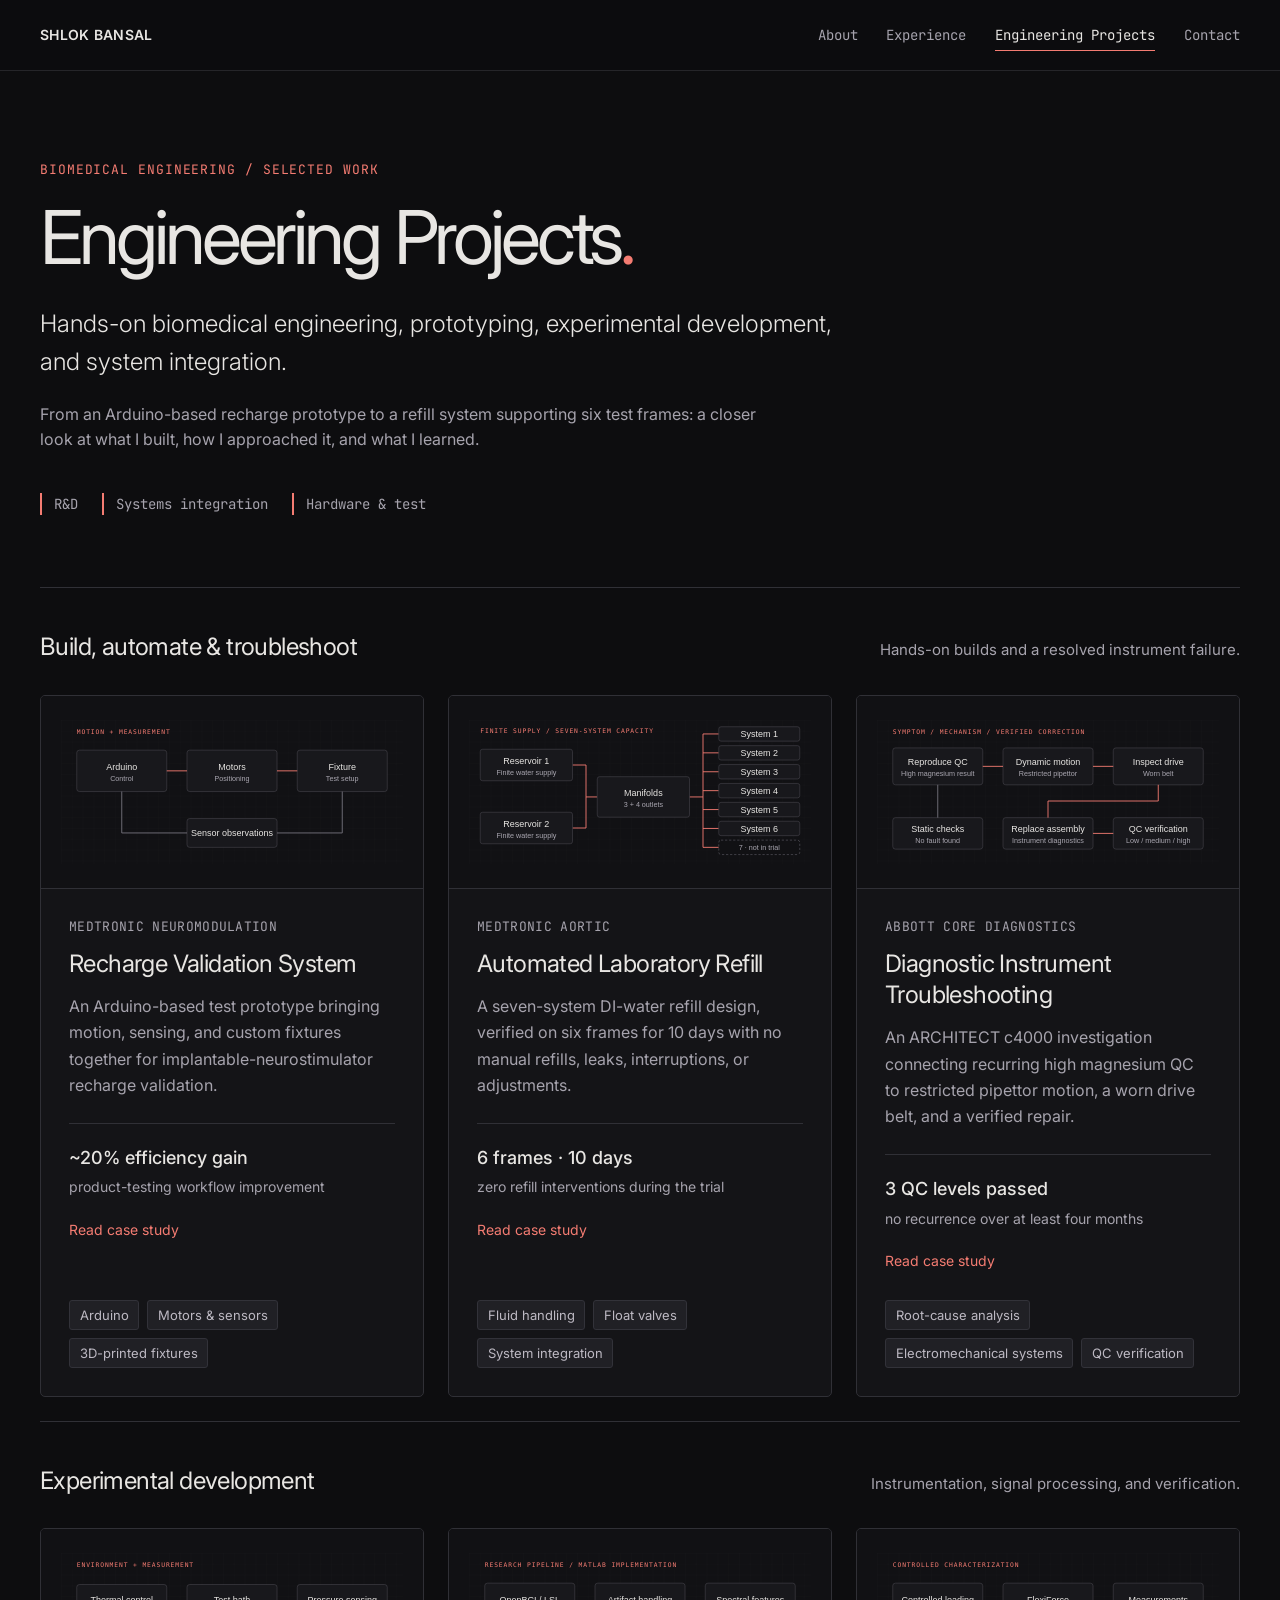
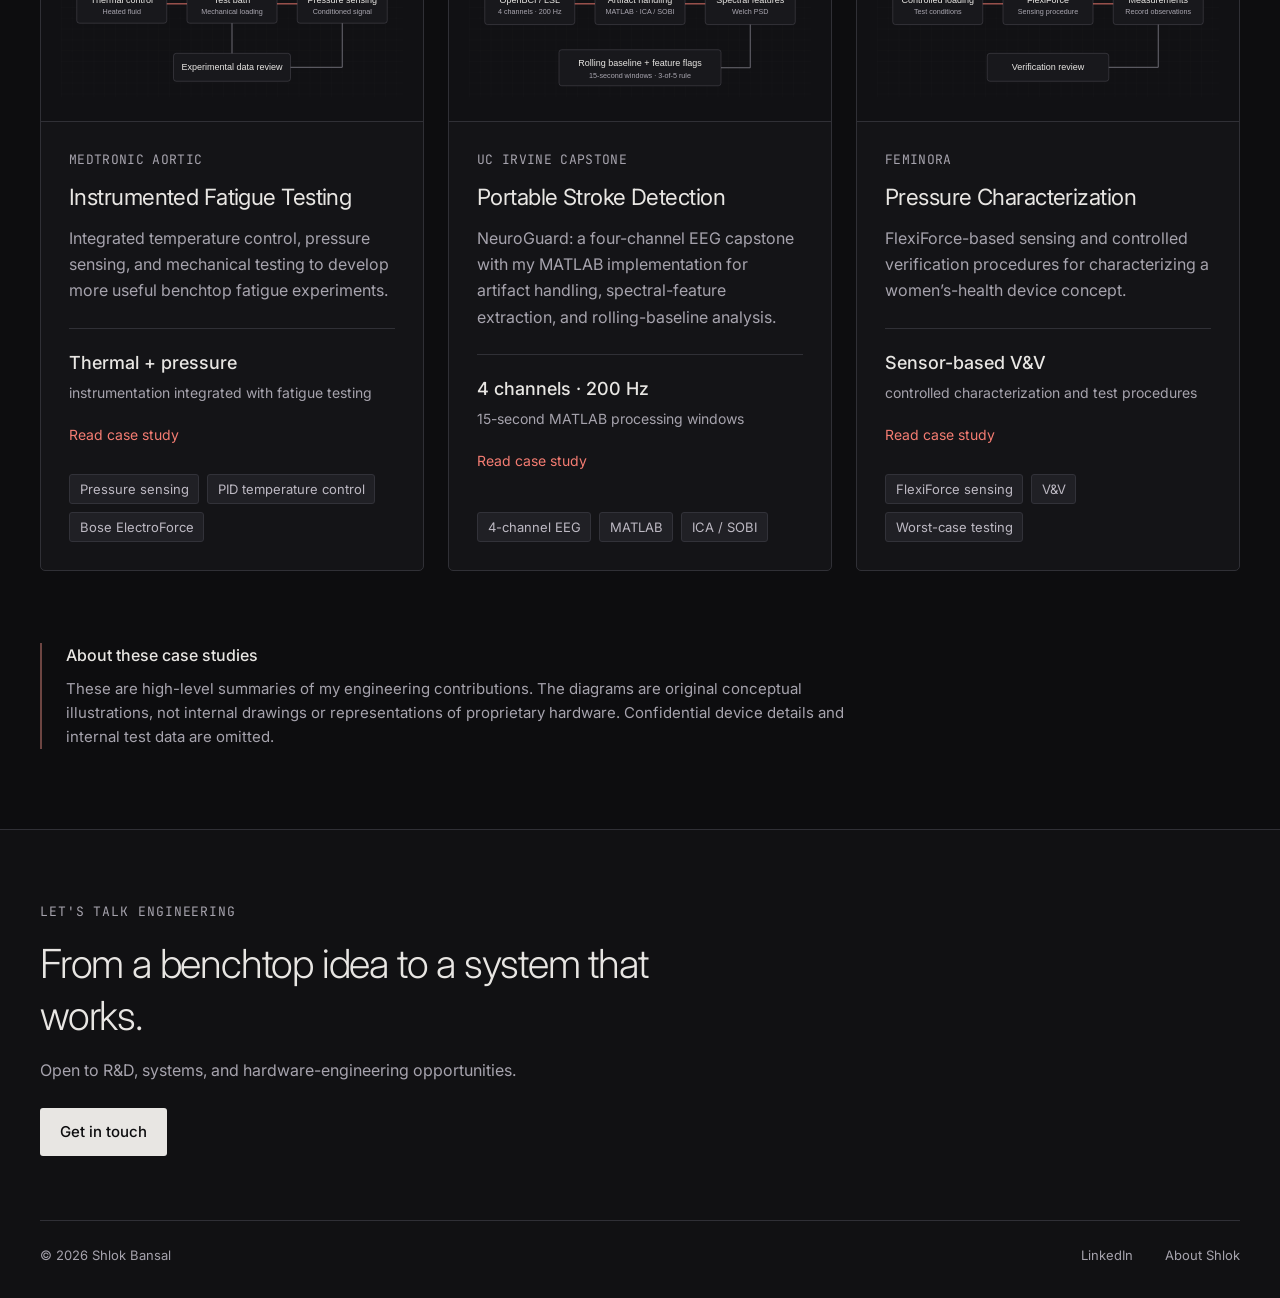
==== commit c3f539c8: "Add Abbott troubleshooting case and make project ownership visible Feature the anonymized ARCHITECT " ====
--- a/projects.html
+++ b/projects.html
@@ -6,4 +6,4 @@
 <link href="https://fonts.googleapis.com/css2?family=Inter:wght@300;400;500;600;700&family=JetBrains+Mono:wght@400;500&display=swap" rel="stylesheet">
 <link rel="stylesheet" href="engineering.css"><script src="navigation.js" defer></script></head><body class="engineering-page"><a class="skip-link" href="#main-content">Skip to content</a>
 <nav aria-label="Main navigation"><a class="brand" href="index.html">SHLOK BANSAL</a><button class="menu-toggle" type="button" aria-expanded="false" aria-controls="main-menu">Menu</button><div class="links" id="main-menu">
-<a href="index.html#story">About</a><a href="index.html#experience">Experience</a><a href="projects.html" aria-current="page">Engineering Projects</a><a href="index.html#contact">Contact</a></div></nav><main id="main-content" class="project-index"><header class="projects-intro"><p class="kicker accent">Biomedical engineering / Selected work</p><h1>Engineering Projects<span class="title-period">.</span></h1><p class="intro-lead">Hands-on biomedical engineering, prototyping, experimental development, and system integration.</p><p class="intro-context">From an Arduino-based recharge prototype to a refill system supporting six test frames: a closer look at what I built, how I approached it, and what I learned.</p><div class="intro-disciplines"><span>R&amp;D</span><span>Systems integration</span><span>Hardware &amp; test</span></div></header><section class="project-collection" aria-labelledby="featured-heading"><div class="section-heading"><h2 id="featured-heading">Prototyping &amp; automation</h2><p>Start with the hands-on builds.</p></div><div class="project-grid featured-grid"><article class="project-card featured"><a class="card-link" href="projects/recharge-validation.html"><div class="card-diagram" aria-hidden="true"><img src="assets/diagrams/recharge-validation.svg" alt="" width="760" height="320" loading="lazy"></div><div class="card-body"><p class="kicker">Medtronic Neuromodulation</p><h3>Recharge Validation System</h3><p class="card-summary">An Arduino-based test prototype bringing motion, sensing, and custom fixtures together for implantable-neurostimulator recharge validation.</p><p class="card-result">Electromechanical<span>prototype built for recharge validation</span></p><span class="read-case">Read case study</span></div></a><ul class="project-tags" aria-label="Technologies and skills"><li>Arduino</li><li>Motors &amp; sensors</li><li>3D-printed fixtures</li></ul></article><article class="project-card featured"><a class="card-link" href="projects/automated-refill.html"><div class="card-diagram" aria-hidden="true"><img src="assets/diagrams/automated-refill.svg" alt="" width="760" height="320" loading="lazy"></div><div class="card-body"><p class="kicker">Medtronic Aortic</p><h3>Automated Laboratory Refill</h3><p class="card-summary">A seven-system DI-water refill design, verified on six frames for 10 days with no manual refills, leaks, interruptions, or adjustments.</p><p class="card-result">6 frames · 10 days<span>zero refill interventions during the trial</span></p><span class="read-case">Read case study</span></div></a><ul class="project-tags" aria-label="Technologies and skills"><li>Fluid handling</li><li>Float valves</li><li>System integration</li></ul></article></div></section><section class="project-collection" aria-labelledby="more-heading"><div class="section-heading"><h2 id="more-heading">Experimental development</h2><p>Instrumentation, signal processing, and verification.</p></div><div class="project-grid supporting-grid"><article class="project-card"><a class="card-link" href="projects/instrumented-fatigue.html"><div class="card-diagram" aria-hidden="true"><img src="assets/diagrams/instrumented-fatigue.svg" alt="" width="760" height="320" loading="lazy"></div><div class="card-body"><p class="kicker">Medtronic Aortic</p><h3>Instrumented Fatigue Testing</h3><p class="card-summary">Integrated temperature control, pressure sensing, and mechanical testing to develop more useful benchtop fatigue experiments.</p><p class="card-result">Thermal + pressure<span>instrumentation integrated with fatigue testing</span></p><span class="read-case">Read case study</span></div></a><ul class="project-tags" aria-label="Technologies and skills"><li>Pressure sensing</li><li>PID temperature control</li><li>Bose ElectroForce</li></ul></article><article class="project-card"><a class="card-link" href="projects/portable-stroke-detection.html"><div class="card-diagram" aria-hidden="true"><img src="assets/diagrams/portable-stroke-detection.svg" alt="" width="760" height="320" loading="lazy"></div><div class="card-body"><p class="kicker">UC Irvine Capstone</p><h3>Portable Stroke Detection</h3><p class="card-summary">NeuroGuard: a four-channel EEG capstone with my MATLAB implementation for artifact handling, spectral-feature extraction, and rolling-baseline analysis.</p><p class="card-result">4 channels · 200 Hz<span>15-second MATLAB processing windows</span></p><span class="read-case">Read case study</span></div></a><ul class="project-tags" aria-label="Technologies and skills"><li>4-channel EEG</li><li>MATLAB</li><li>ICA / SOBI</li></ul></article><article class="project-card"><a class="card-link" href="projects/pressure-characterization.html"><div class="card-diagram" aria-hidden="true"><img src="assets/diagrams/pressure-characterization.svg" alt="" width="760" height="320" loading="lazy"></div><div class="card-body"><p class="kicker">Feminora</p><h3>Pressure Characterization</h3><p class="card-summary">FlexiForce-based sensing and controlled verification procedures for characterizing a women’s-health device concept.</p><p class="card-result">Sensor-based V&amp;V<span>controlled characterization and test procedures</span></p><span class="read-case">Read case study</span></div></a><ul class="project-tags" aria-label="Technologies and skills"><li>FlexiForce sensing</li><li>V&amp;V</li><li>Worst-case testing</li></ul></article></div></section><aside class="public-note"><h2>About these case studies</h2><p>These are high-level summaries of my engineering contributions. The diagrams are original conceptual illustrations, not internal drawings or representations of proprietary hardware. Confidential device details and internal test data are omitted.</p></aside></main><footer class="project-footer"><div><p class="kicker">Let's talk engineering</p><h2>From a benchtop idea to a system that works.</h2><p>Open to R&amp;D, systems, and hardware-engineering opportunities.</p><a class="btn-solid" href="mailto:shlokbansal@gmail.com">Get in touch</a></div><div class="footer-bottom"><span>© 2026 Shlok Bansal</span><a href="https://www.linkedin.com/in/shlok-bansal" target="_blank" rel="noopener noreferrer">LinkedIn</a><a href="index.html">About Shlok</a></div></footer></body></html>+<a href="index.html#story">About</a><a href="index.html#experience">Experience</a><a href="projects.html" aria-current="page">Engineering Projects</a><a href="index.html#contact">Contact</a></div></nav><main id="main-content" class="project-index"><header class="projects-intro"><p class="kicker accent">Biomedical engineering / Selected work</p><h1>Engineering Projects<span class="title-period">.</span></h1><p class="intro-lead">Hands-on biomedical engineering, prototyping, experimental development, and system integration.</p><p class="intro-context">From an Arduino-based recharge prototype to a refill system supporting six test frames: a closer look at what I built, how I approached it, and what I learned.</p><div class="intro-disciplines"><span>R&amp;D</span><span>Systems integration</span><span>Hardware &amp; test</span></div></header><section class="project-collection" aria-labelledby="featured-heading"><div class="section-heading"><h2 id="featured-heading">Build, automate &amp; troubleshoot</h2><p>Hands-on builds and a resolved instrument failure.</p></div><div class="project-grid featured-grid has-three"><article class="project-card featured"><a class="card-link" href="projects/recharge-validation.html"><div class="card-diagram" aria-hidden="true"><img src="assets/diagrams/recharge-validation.svg" alt="" width="760" height="320" loading="lazy"></div><div class="card-body"><p class="kicker">Medtronic Neuromodulation</p><h3>Recharge Validation System</h3><p class="card-summary">An Arduino-based test prototype bringing motion, sensing, and custom fixtures together for implantable-neurostimulator recharge validation.</p><p class="card-result">~20% efficiency gain<span>product-testing workflow improvement</span></p><span class="read-case">Read case study</span></div></a><ul class="project-tags" aria-label="Technologies and skills"><li>Arduino</li><li>Motors &amp; sensors</li><li>3D-printed fixtures</li></ul></article><article class="project-card featured"><a class="card-link" href="projects/automated-refill.html"><div class="card-diagram" aria-hidden="true"><img src="assets/diagrams/automated-refill.svg" alt="" width="760" height="320" loading="lazy"></div><div class="card-body"><p class="kicker">Medtronic Aortic</p><h3>Automated Laboratory Refill</h3><p class="card-summary">A seven-system DI-water refill design, verified on six frames for 10 days with no manual refills, leaks, interruptions, or adjustments.</p><p class="card-result">6 frames · 10 days<span>zero refill interventions during the trial</span></p><span class="read-case">Read case study</span></div></a><ul class="project-tags" aria-label="Technologies and skills"><li>Fluid handling</li><li>Float valves</li><li>System integration</li></ul></article><article class="project-card featured"><a class="card-link" href="projects/abbott-instrument-rca.html"><div class="card-diagram" aria-hidden="true"><img src="assets/diagrams/abbott-instrument-rca.svg" alt="" width="760" height="320" loading="lazy"></div><div class="card-body"><p class="kicker">Abbott Core Diagnostics</p><h3>Diagnostic Instrument Troubleshooting</h3><p class="card-summary">An ARCHITECT c4000 investigation connecting recurring high magnesium QC to restricted pipettor motion, a worn drive belt, and a verified repair.</p><p class="card-result">3 QC levels passed<span>no recurrence over at least four months</span></p><span class="read-case">Read case study</span></div></a><ul class="project-tags" aria-label="Technologies and skills"><li>Root-cause analysis</li><li>Electromechanical systems</li><li>QC verification</li></ul></article></div></section><section class="project-collection" aria-labelledby="more-heading"><div class="section-heading"><h2 id="more-heading">Experimental development</h2><p>Instrumentation, signal processing, and verification.</p></div><div class="project-grid supporting-grid"><article class="project-card"><a class="card-link" href="projects/instrumented-fatigue.html"><div class="card-diagram" aria-hidden="true"><img src="assets/diagrams/instrumented-fatigue.svg" alt="" width="760" height="320" loading="lazy"></div><div class="card-body"><p class="kicker">Medtronic Aortic</p><h3>Instrumented Fatigue Testing</h3><p class="card-summary">Integrated temperature control, pressure sensing, and mechanical testing to develop more useful benchtop fatigue experiments.</p><p class="card-result">Thermal + pressure<span>instrumentation integrated with fatigue testing</span></p><span class="read-case">Read case study</span></div></a><ul class="project-tags" aria-label="Technologies and skills"><li>Pressure sensing</li><li>PID temperature control</li><li>Bose ElectroForce</li></ul></article><article class="project-card"><a class="card-link" href="projects/portable-stroke-detection.html"><div class="card-diagram" aria-hidden="true"><img src="assets/diagrams/portable-stroke-detection.svg" alt="" width="760" height="320" loading="lazy"></div><div class="card-body"><p class="kicker">UC Irvine Capstone</p><h3>Portable Stroke Detection</h3><p class="card-summary">NeuroGuard: a four-channel EEG capstone with my MATLAB implementation for artifact handling, spectral-feature extraction, and rolling-baseline analysis.</p><p class="card-result">4 channels · 200 Hz<span>15-second MATLAB processing windows</span></p><span class="read-case">Read case study</span></div></a><ul class="project-tags" aria-label="Technologies and skills"><li>4-channel EEG</li><li>MATLAB</li><li>ICA / SOBI</li></ul></article><article class="project-card"><a class="card-link" href="projects/pressure-characterization.html"><div class="card-diagram" aria-hidden="true"><img src="assets/diagrams/pressure-characterization.svg" alt="" width="760" height="320" loading="lazy"></div><div class="card-body"><p class="kicker">Feminora</p><h3>Pressure Characterization</h3><p class="card-summary">FlexiForce-based sensing and controlled verification procedures for characterizing a women’s-health device concept.</p><p class="card-result">Sensor-based V&amp;V<span>controlled characterization and test procedures</span></p><span class="read-case">Read case study</span></div></a><ul class="project-tags" aria-label="Technologies and skills"><li>FlexiForce sensing</li><li>V&amp;V</li><li>Worst-case testing</li></ul></article></div></section><aside class="public-note"><h2>About these case studies</h2><p>These are high-level summaries of my engineering contributions. The diagrams are original conceptual illustrations, not internal drawings or representations of proprietary hardware. Confidential device details and internal test data are omitted.</p></aside></main><footer class="project-footer"><div><p class="kicker">Let's talk engineering</p><h2>From a benchtop idea to a system that works.</h2><p>Open to R&amp;D, systems, and hardware-engineering opportunities.</p><a class="btn-solid" href="mailto:shlokbansal@gmail.com">Get in touch</a></div><div class="footer-bottom"><span>© 2026 Shlok Bansal</span><a href="https://www.linkedin.com/in/shlok-bansal" target="_blank" rel="noopener noreferrer">LinkedIn</a><a href="index.html">About Shlok</a></div></footer></body></html>
--- a/engineering.css
+++ b/engineering.css
@@ -181,3 +181,21 @@
 .engineering-comparison tbody th { width: 32%; font-weight: 500; }
 .engineering-comparison td { color: #c5c2ca; }
 @media (max-width: 720px) { .engineering-comparison { font-size: .875rem; } .engineering-comparison tbody th { width: 36%; } }
+
+/* Visible ownership and original academic artifacts. */
+.ownership-brief { padding: 1.5rem; margin-bottom: 2rem; border: 1px solid #59403e; border-radius: 4px; background: #171416; }
+.ownership-brief > .kicker { margin-bottom: 1rem; }
+.ownership-brief ul { list-style: none; padding: 0; margin: 0; display: grid; grid-template-columns: repeat(3,minmax(0,1fr)); gap: 1.5rem; }
+.ownership-brief strong, .ownership-brief span { display: block; }
+.ownership-brief strong { font-size: 1rem; font-weight: 500; margin-bottom: .4rem; }
+.ownership-brief span { color: #c5c2ca; font-size: .9375rem; line-height: 1.7; }
+.work-sample { margin: 1.5rem 0; }
+.work-sample img { display: block; width: 100%; height: auto; border: 1px solid var(--rule); border-radius: 4px; }
+.work-sample figcaption { margin-top: .75rem; color: var(--muted); font-size: .875rem; line-height: 1.7; }
+.artifact-detail { margin: 1.25rem 0; border: 1px solid var(--rule); border-radius: 4px; padding: 1rem 1.25rem; }
+.artifact-detail summary { cursor: pointer; font-size: 1rem; color: var(--ink); }
+.artifact-detail summary:focus-visible { outline: 2px solid var(--accent); outline-offset: 4px; }
+.artifact-detail[open] summary { margin-bottom: 1.25rem; }
+.case-sections code { font-family: 'JetBrains Mono', monospace; font-size: .9em; }
+@media (min-width: 1100px) { .featured-grid.has-three { grid-template-columns: repeat(3,minmax(0,1fr)); } .has-three .featured h3 { font-size: 1.5rem; } }
+@media (max-width: 720px) { .ownership-brief ul { grid-template-columns: minmax(0,1fr); gap: 1.25rem; } .ownership-brief { padding: 1.25rem; } .artifact-detail { padding: 1rem; } }
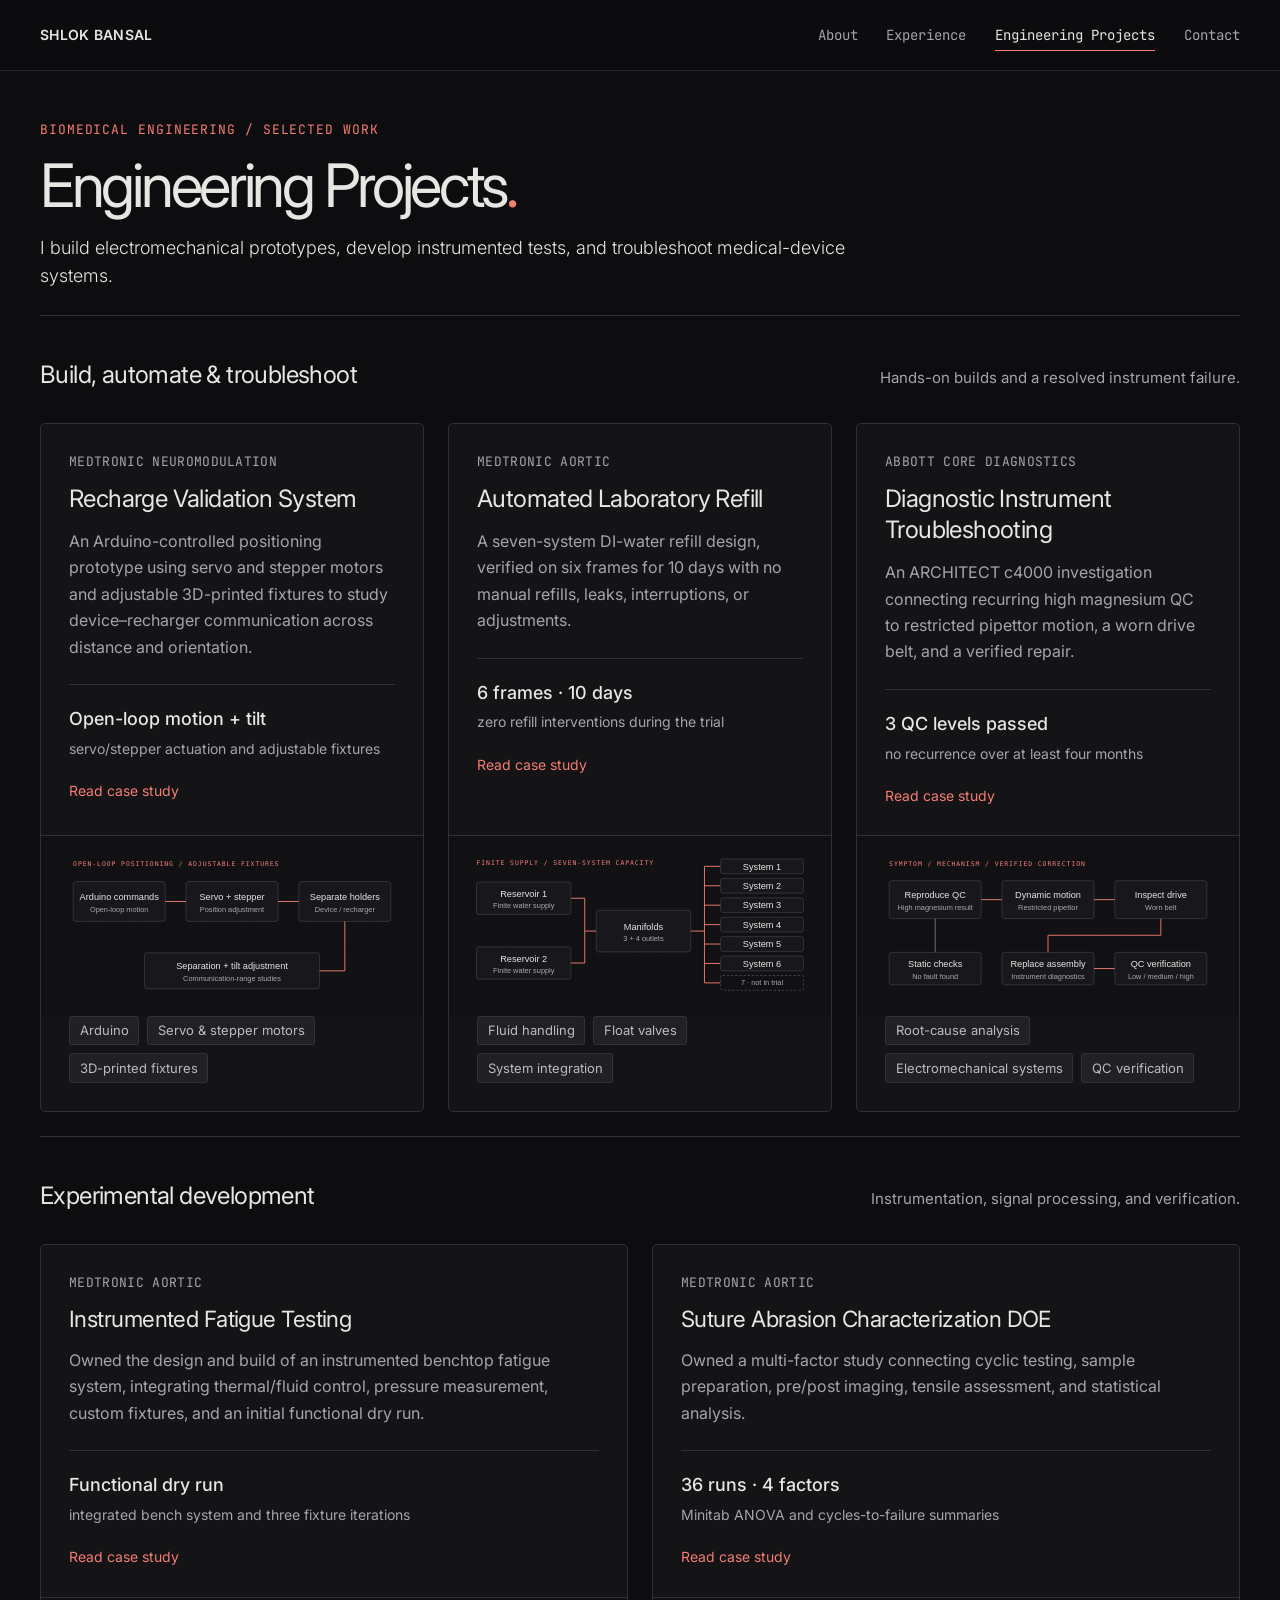
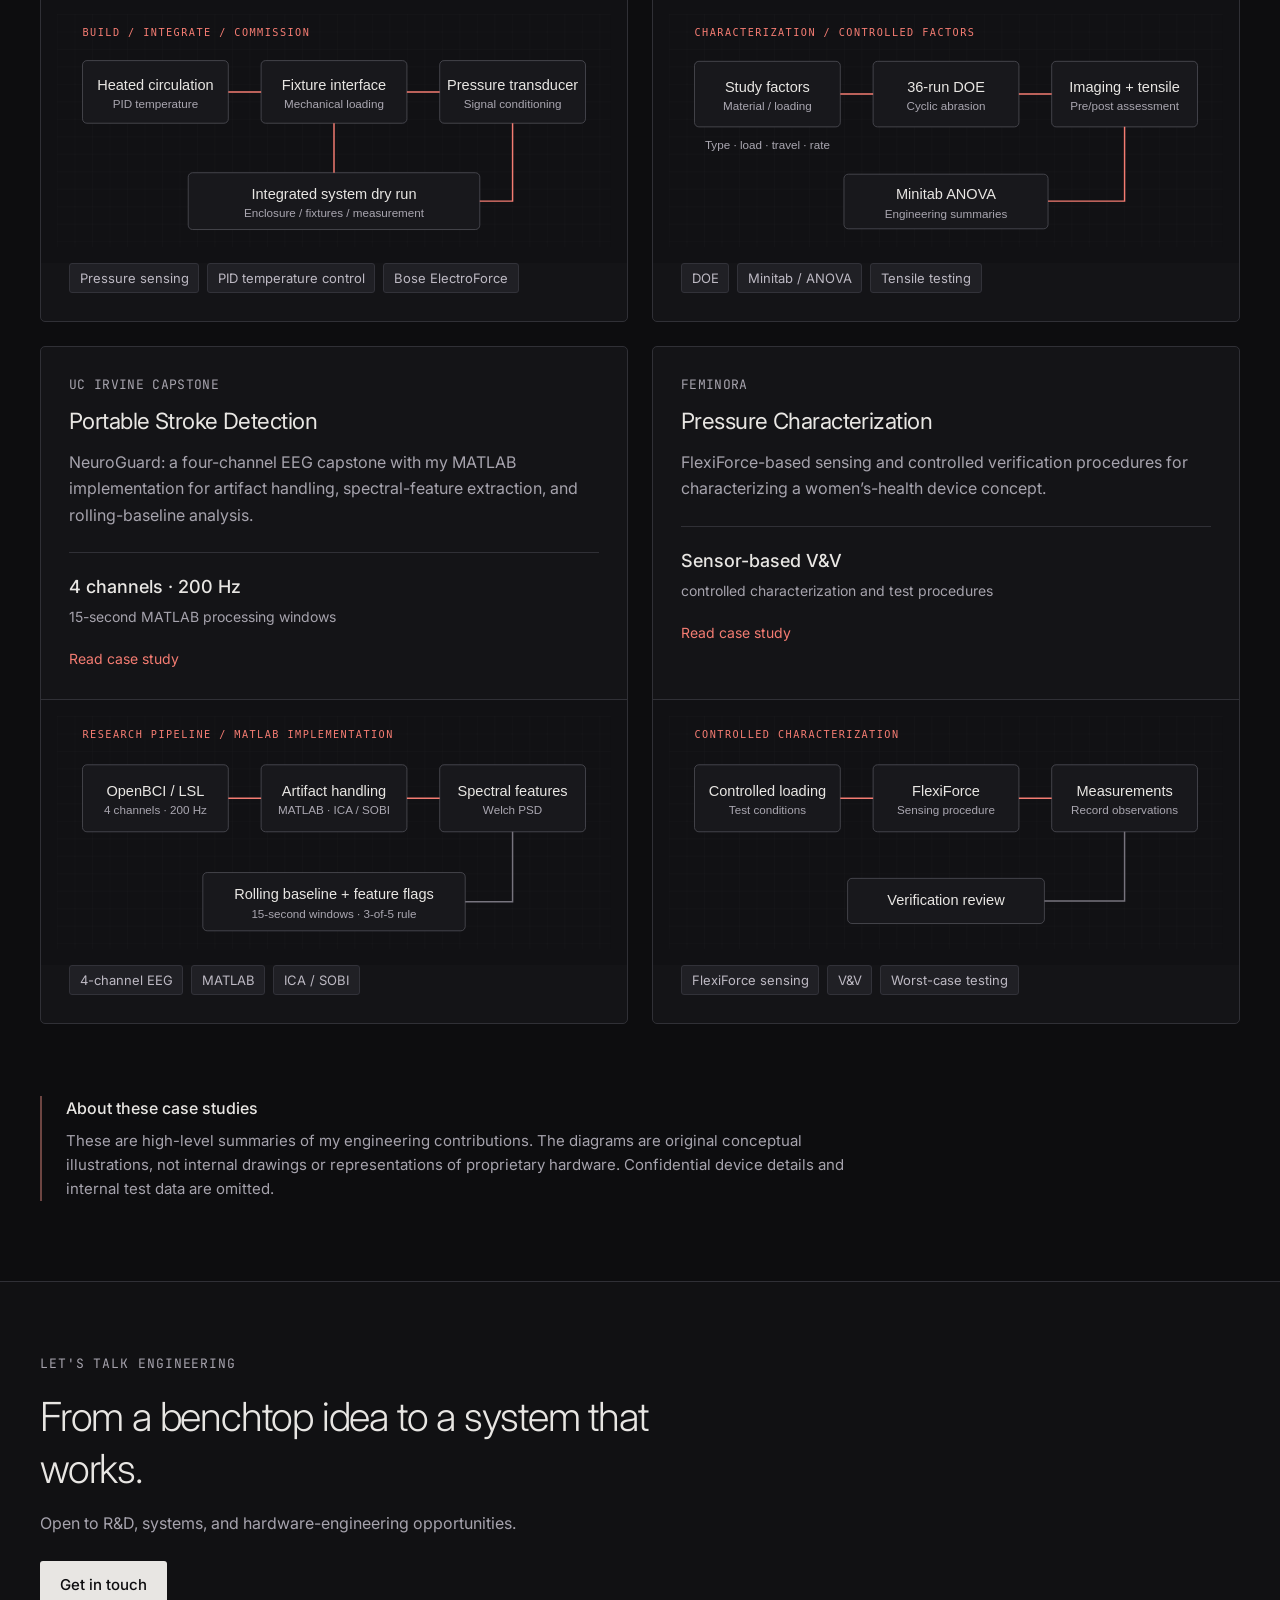
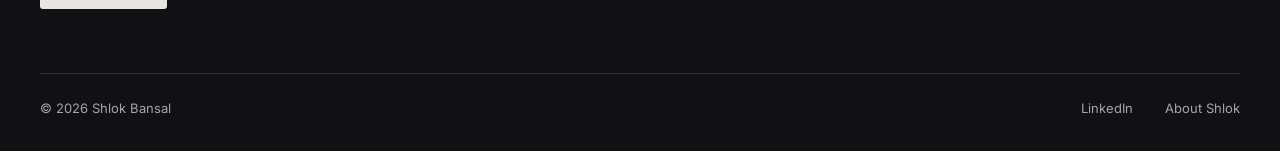
==== commit bdc7aa6a: "Show concrete motor-control, bench-build and DOE experience Describe open-loop Arduino positioning w" ====
--- a/projects.html
+++ b/projects.html
@@ -6,4 +6,4 @@
 <link href="https://fonts.googleapis.com/css2?family=Inter:wght@300;400;500;600;700&family=JetBrains+Mono:wght@400;500&display=swap" rel="stylesheet">
 <link rel="stylesheet" href="engineering.css"><script src="navigation.js" defer></script></head><body class="engineering-page"><a class="skip-link" href="#main-content">Skip to content</a>
 <nav aria-label="Main navigation"><a class="brand" href="index.html">SHLOK BANSAL</a><button class="menu-toggle" type="button" aria-expanded="false" aria-controls="main-menu">Menu</button><div class="links" id="main-menu">
-<a href="index.html#story">About</a><a href="index.html#experience">Experience</a><a href="projects.html" aria-current="page">Engineering Projects</a><a href="index.html#contact">Contact</a></div></nav><main id="main-content" class="project-index"><header class="projects-intro"><p class="kicker accent">Biomedical engineering / Selected work</p><h1>Engineering Projects<span class="title-period">.</span></h1><p class="intro-lead">Hands-on biomedical engineering, prototyping, experimental development, and system integration.</p><p class="intro-context">From an Arduino-based recharge prototype to a refill system supporting six test frames: a closer look at what I built, how I approached it, and what I learned.</p><div class="intro-disciplines"><span>R&amp;D</span><span>Systems integration</span><span>Hardware &amp; test</span></div></header><section class="project-collection" aria-labelledby="featured-heading"><div class="section-heading"><h2 id="featured-heading">Build, automate &amp; troubleshoot</h2><p>Hands-on builds and a resolved instrument failure.</p></div><div class="project-grid featured-grid has-three"><article class="project-card featured"><a class="card-link" href="projects/recharge-validation.html"><div class="card-diagram" aria-hidden="true"><img src="assets/diagrams/recharge-validation.svg" alt="" width="760" height="320" loading="lazy"></div><div class="card-body"><p class="kicker">Medtronic Neuromodulation</p><h3>Recharge Validation System</h3><p class="card-summary">An Arduino-based test prototype bringing motion, sensing, and custom fixtures together for implantable-neurostimulator recharge validation.</p><p class="card-result">~20% efficiency gain<span>product-testing workflow improvement</span></p><span class="read-case">Read case study</span></div></a><ul class="project-tags" aria-label="Technologies and skills"><li>Arduino</li><li>Motors &amp; sensors</li><li>3D-printed fixtures</li></ul></article><article class="project-card featured"><a class="card-link" href="projects/automated-refill.html"><div class="card-diagram" aria-hidden="true"><img src="assets/diagrams/automated-refill.svg" alt="" width="760" height="320" loading="lazy"></div><div class="card-body"><p class="kicker">Medtronic Aortic</p><h3>Automated Laboratory Refill</h3><p class="card-summary">A seven-system DI-water refill design, verified on six frames for 10 days with no manual refills, leaks, interruptions, or adjustments.</p><p class="card-result">6 frames · 10 days<span>zero refill interventions during the trial</span></p><span class="read-case">Read case study</span></div></a><ul class="project-tags" aria-label="Technologies and skills"><li>Fluid handling</li><li>Float valves</li><li>System integration</li></ul></article><article class="project-card featured"><a class="card-link" href="projects/abbott-instrument-rca.html"><div class="card-diagram" aria-hidden="true"><img src="assets/diagrams/abbott-instrument-rca.svg" alt="" width="760" height="320" loading="lazy"></div><div class="card-body"><p class="kicker">Abbott Core Diagnostics</p><h3>Diagnostic Instrument Troubleshooting</h3><p class="card-summary">An ARCHITECT c4000 investigation connecting recurring high magnesium QC to restricted pipettor motion, a worn drive belt, and a verified repair.</p><p class="card-result">3 QC levels passed<span>no recurrence over at least four months</span></p><span class="read-case">Read case study</span></div></a><ul class="project-tags" aria-label="Technologies and skills"><li>Root-cause analysis</li><li>Electromechanical systems</li><li>QC verification</li></ul></article></div></section><section class="project-collection" aria-labelledby="more-heading"><div class="section-heading"><h2 id="more-heading">Experimental development</h2><p>Instrumentation, signal processing, and verification.</p></div><div class="project-grid supporting-grid"><article class="project-card"><a class="card-link" href="projects/instrumented-fatigue.html"><div class="card-diagram" aria-hidden="true"><img src="assets/diagrams/instrumented-fatigue.svg" alt="" width="760" height="320" loading="lazy"></div><div class="card-body"><p class="kicker">Medtronic Aortic</p><h3>Instrumented Fatigue Testing</h3><p class="card-summary">Integrated temperature control, pressure sensing, and mechanical testing to develop more useful benchtop fatigue experiments.</p><p class="card-result">Thermal + pressure<span>instrumentation integrated with fatigue testing</span></p><span class="read-case">Read case study</span></div></a><ul class="project-tags" aria-label="Technologies and skills"><li>Pressure sensing</li><li>PID temperature control</li><li>Bose ElectroForce</li></ul></article><article class="project-card"><a class="card-link" href="projects/portable-stroke-detection.html"><div class="card-diagram" aria-hidden="true"><img src="assets/diagrams/portable-stroke-detection.svg" alt="" width="760" height="320" loading="lazy"></div><div class="card-body"><p class="kicker">UC Irvine Capstone</p><h3>Portable Stroke Detection</h3><p class="card-summary">NeuroGuard: a four-channel EEG capstone with my MATLAB implementation for artifact handling, spectral-feature extraction, and rolling-baseline analysis.</p><p class="card-result">4 channels · 200 Hz<span>15-second MATLAB processing windows</span></p><span class="read-case">Read case study</span></div></a><ul class="project-tags" aria-label="Technologies and skills"><li>4-channel EEG</li><li>MATLAB</li><li>ICA / SOBI</li></ul></article><article class="project-card"><a class="card-link" href="projects/pressure-characterization.html"><div class="card-diagram" aria-hidden="true"><img src="assets/diagrams/pressure-characterization.svg" alt="" width="760" height="320" loading="lazy"></div><div class="card-body"><p class="kicker">Feminora</p><h3>Pressure Characterization</h3><p class="card-summary">FlexiForce-based sensing and controlled verification procedures for characterizing a women’s-health device concept.</p><p class="card-result">Sensor-based V&amp;V<span>controlled characterization and test procedures</span></p><span class="read-case">Read case study</span></div></a><ul class="project-tags" aria-label="Technologies and skills"><li>FlexiForce sensing</li><li>V&amp;V</li><li>Worst-case testing</li></ul></article></div></section><aside class="public-note"><h2>About these case studies</h2><p>These are high-level summaries of my engineering contributions. The diagrams are original conceptual illustrations, not internal drawings or representations of proprietary hardware. Confidential device details and internal test data are omitted.</p></aside></main><footer class="project-footer"><div><p class="kicker">Let's talk engineering</p><h2>From a benchtop idea to a system that works.</h2><p>Open to R&amp;D, systems, and hardware-engineering opportunities.</p><a class="btn-solid" href="mailto:shlokbansal@gmail.com">Get in touch</a></div><div class="footer-bottom"><span>© 2026 Shlok Bansal</span><a href="https://www.linkedin.com/in/shlok-bansal" target="_blank" rel="noopener noreferrer">LinkedIn</a><a href="index.html">About Shlok</a></div></footer></body></html>+<a href="index.html#story">About</a><a href="index.html#experience">Experience</a><a href="projects.html" aria-current="page">Engineering Projects</a><a href="index.html#contact">Contact</a></div></nav><main id="main-content" class="project-index"><header class="projects-intro"><p class="kicker accent">Biomedical engineering / Selected work</p><h1>Engineering Projects<span class="title-period">.</span></h1><p class="intro-lead">I build electromechanical prototypes, develop instrumented tests, and troubleshoot medical-device systems.</p></header><section class="project-collection" aria-labelledby="featured-heading"><div class="section-heading"><h2 id="featured-heading">Build, automate &amp; troubleshoot</h2><p>Hands-on builds and a resolved instrument failure.</p></div><div class="project-grid featured-grid has-three"><article class="project-card featured"><a class="card-link" href="projects/recharge-validation.html"><div class="card-diagram" aria-hidden="true"><img src="assets/diagrams/recharge-validation.svg" alt="" width="760" height="320" loading="lazy"></div><div class="card-body"><p class="kicker">Medtronic Neuromodulation</p><h3>Recharge Validation System</h3><p class="card-summary">An Arduino-controlled positioning prototype using servo and stepper motors and adjustable 3D-printed fixtures to study device–recharger communication across distance and orientation.</p><p class="card-result">Open-loop motion + tilt<span>servo/stepper actuation and adjustable fixtures</span></p><span class="read-case">Read case study</span></div></a><ul class="project-tags" aria-label="Technologies and skills"><li>Arduino</li><li>Servo &amp; stepper motors</li><li>3D-printed fixtures</li></ul></article><article class="project-card featured"><a class="card-link" href="projects/automated-refill.html"><div class="card-diagram" aria-hidden="true"><img src="assets/diagrams/automated-refill.svg" alt="" width="760" height="320" loading="lazy"></div><div class="card-body"><p class="kicker">Medtronic Aortic</p><h3>Automated Laboratory Refill</h3><p class="card-summary">A seven-system DI-water refill design, verified on six frames for 10 days with no manual refills, leaks, interruptions, or adjustments.</p><p class="card-result">6 frames · 10 days<span>zero refill interventions during the trial</span></p><span class="read-case">Read case study</span></div></a><ul class="project-tags" aria-label="Technologies and skills"><li>Fluid handling</li><li>Float valves</li><li>System integration</li></ul></article><article class="project-card featured"><a class="card-link" href="projects/abbott-instrument-rca.html"><div class="card-diagram" aria-hidden="true"><img src="assets/diagrams/abbott-instrument-rca.svg" alt="" width="760" height="320" loading="lazy"></div><div class="card-body"><p class="kicker">Abbott Core Diagnostics</p><h3>Diagnostic Instrument Troubleshooting</h3><p class="card-summary">An ARCHITECT c4000 investigation connecting recurring high magnesium QC to restricted pipettor motion, a worn drive belt, and a verified repair.</p><p class="card-result">3 QC levels passed<span>no recurrence over at least four months</span></p><span class="read-case">Read case study</span></div></a><ul class="project-tags" aria-label="Technologies and skills"><li>Root-cause analysis</li><li>Electromechanical systems</li><li>QC verification</li></ul></article></div></section><section class="project-collection" aria-labelledby="more-heading"><div class="section-heading"><h2 id="more-heading">Experimental development</h2><p>Instrumentation, signal processing, and verification.</p></div><div class="project-grid supporting-grid"><article class="project-card"><a class="card-link" href="projects/instrumented-fatigue.html"><div class="card-diagram" aria-hidden="true"><img src="assets/diagrams/instrumented-fatigue.svg" alt="" width="760" height="320" loading="lazy"></div><div class="card-body"><p class="kicker">Medtronic Aortic</p><h3>Instrumented Fatigue Testing</h3><p class="card-summary">Owned the design and build of an instrumented benchtop fatigue system, integrating thermal/fluid control, pressure measurement, custom fixtures, and an initial functional dry run.</p><p class="card-result">Functional dry run<span>integrated bench system and three fixture iterations</span></p><span class="read-case">Read case study</span></div></a><ul class="project-tags" aria-label="Technologies and skills"><li>Pressure sensing</li><li>PID temperature control</li><li>Bose ElectroForce</li></ul></article><article class="project-card"><a class="card-link" href="projects/suture-abrasion-doe.html"><div class="card-diagram" aria-hidden="true"><img src="assets/diagrams/suture-abrasion-doe.svg" alt="" width="760" height="320" loading="lazy"></div><div class="card-body"><p class="kicker">Medtronic Aortic</p><h3>Suture Abrasion Characterization DOE</h3><p class="card-summary">Owned a multi-factor study connecting cyclic testing, sample preparation, pre/post imaging, tensile assessment, and statistical analysis.</p><p class="card-result">36 runs · 4 factors<span>Minitab ANOVA and cycles-to-failure summaries</span></p><span class="read-case">Read case study</span></div></a><ul class="project-tags" aria-label="Technologies and skills"><li>DOE</li><li>Minitab / ANOVA</li><li>Tensile testing</li></ul></article><article class="project-card"><a class="card-link" href="projects/portable-stroke-detection.html"><div class="card-diagram" aria-hidden="true"><img src="assets/diagrams/portable-stroke-detection.svg" alt="" width="760" height="320" loading="lazy"></div><div class="card-body"><p class="kicker">UC Irvine Capstone</p><h3>Portable Stroke Detection</h3><p class="card-summary">NeuroGuard: a four-channel EEG capstone with my MATLAB implementation for artifact handling, spectral-feature extraction, and rolling-baseline analysis.</p><p class="card-result">4 channels · 200 Hz<span>15-second MATLAB processing windows</span></p><span class="read-case">Read case study</span></div></a><ul class="project-tags" aria-label="Technologies and skills"><li>4-channel EEG</li><li>MATLAB</li><li>ICA / SOBI</li></ul></article><article class="project-card"><a class="card-link" href="projects/pressure-characterization.html"><div class="card-diagram" aria-hidden="true"><img src="assets/diagrams/pressure-characterization.svg" alt="" width="760" height="320" loading="lazy"></div><div class="card-body"><p class="kicker">Feminora</p><h3>Pressure Characterization</h3><p class="card-summary">FlexiForce-based sensing and controlled verification procedures for characterizing a women’s-health device concept.</p><p class="card-result">Sensor-based V&amp;V<span>controlled characterization and test procedures</span></p><span class="read-case">Read case study</span></div></a><ul class="project-tags" aria-label="Technologies and skills"><li>FlexiForce sensing</li><li>V&amp;V</li><li>Worst-case testing</li></ul></article></div></section><aside class="public-note"><h2>About these case studies</h2><p>These are high-level summaries of my engineering contributions. The diagrams are original conceptual illustrations, not internal drawings or representations of proprietary hardware. Confidential device details and internal test data are omitted.</p></aside></main><footer class="project-footer"><div><p class="kicker">Let's talk engineering</p><h2>From a benchtop idea to a system that works.</h2><p>Open to R&amp;D, systems, and hardware-engineering opportunities.</p><a class="btn-solid" href="mailto:shlokbansal@gmail.com">Get in touch</a></div><div class="footer-bottom"><span>© 2026 Shlok Bansal</span><a href="https://www.linkedin.com/in/shlok-bansal" target="_blank" rel="noopener noreferrer">LinkedIn</a><a href="index.html">About Shlok</a></div></footer></body></html>
--- a/engineering.css
+++ b/engineering.css
@@ -199,3 +199,13 @@
 .case-sections code { font-family: 'JetBrains Mono', monospace; font-size: .9em; }
 @media (min-width: 1100px) { .featured-grid.has-three { grid-template-columns: repeat(3,minmax(0,1fr)); } .has-three .featured h3 { font-size: 1.5rem; } }
 @media (max-width: 720px) { .ownership-brief ul { grid-template-columns: minmax(0,1fr); gap: 1.25rem; } .ownership-brief { padding: 1.25rem; } .artifact-detail { padding: 1rem; } }
+
+/* Put project evidence earlier in the reviewer’s first screen. */
+.projects-intro { padding: 7.5rem 0 1.5rem; }
+.projects-intro h1 { font-size: clamp(2.5rem,4.8vw,3.75rem); margin-bottom: 1rem; }
+.projects-intro .kicker { margin-bottom: .75rem; }
+.projects-intro .intro-lead { font-size: 1.125rem; margin-bottom: 0; max-width: 850px; }
+.card-link .card-body { order: 0; }
+.card-link .card-diagram { order: 1; border-top: 1px solid var(--rule); border-bottom: 0; padding: 1rem; }
+.supporting-grid { grid-template-columns: repeat(2,minmax(0,1fr)); }
+@media (max-width: 720px) { .projects-intro { padding-top: 7.5rem; } .supporting-grid { grid-template-columns: minmax(0,1fr); } }
